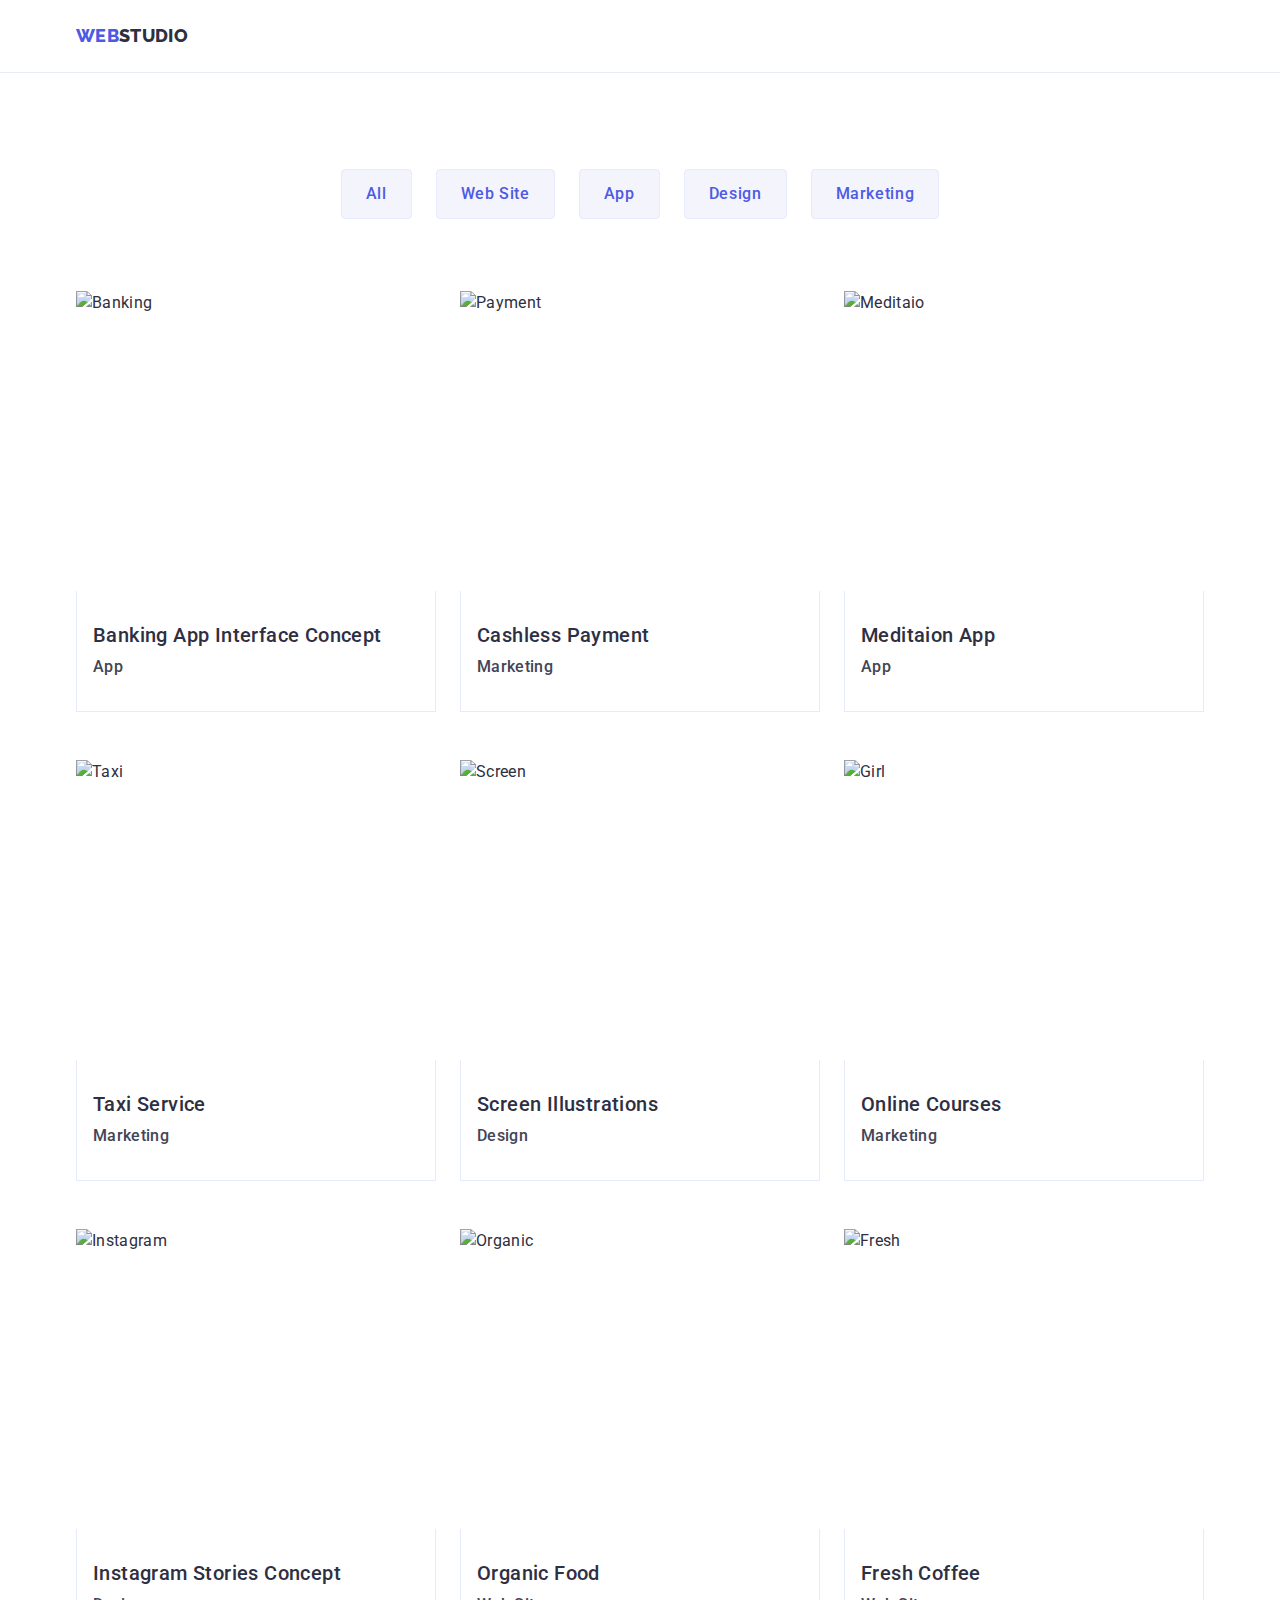
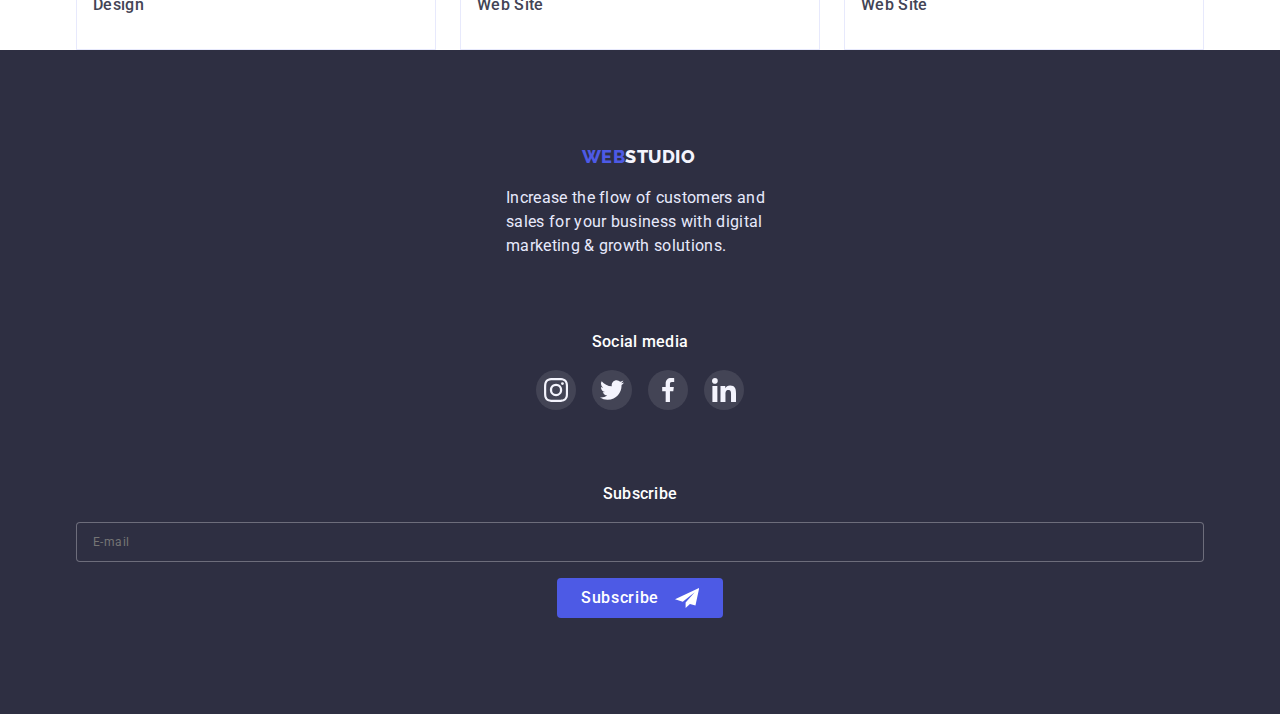
==== portfolio.html @ 6b015027 "commit" ====
<!DOCTYPE html>
<html lang="en">
	<head>
		<meta charset="UTF-8" />
		<meta http-equiv="X-UA-Compatible" content="IE=edge" />
		<meta name="viewport" content="width=device-width, initial-scale=1.0" />
		<title>Portfolio</title>
		<link rel="preconnect" href="https://fonts.googleapis.com" />
		<link rel="preconnect" href="https://fonts.gstatic.com" crossorigin />
		<link
			href="https://fonts.googleapis.com/css2?family=Raleway:wght@800&family=Roboto:wght@400;500;700;900&display=swap"
			rel="stylesheet"
		/>
		<link
			rel="stylesheet"
			href="https://cdnjs.cloudflare.com/ajax/libs/modern-normalize/1.0.0/modern-normalize.min.css"
		/>
		<link rel="stylesheet" href="./css/styles.css" />
	</head>

	<body>
		<!-- /* --------------HEADER-------------- */ -->
		<header class="header">
			<div class="container">
				<nav class="header-navigation">
					<a href="./index.html" class="heder-logo link"
						><span class="logo-one">WEB</span
						><span class="logo-two">STUDIO</span></a
					>
					<ul class="header-list list">
						<li class="heder-item">
							<a href="./index.html" class="header-link link">Studio</a>
						</li>
						<li class="heder-item">
							<a href="./portfolio.html" class="header-link current link"
								>Portfolio</a
							>
						</li>
						<li class="heder-item">
							<a href="/" class="header-link link">Contacts</a>
						</li>
					</ul>
				</nav>
				<ul class="header-contact list">
					<li class="contact-item">
						<a href="mailto:info@devstudio.com" class="header-mail link"
							>info@devstudio.com</a
						>
					</li>
					<li class="contact-item">
						<a href="tel:+110001111111" class="header-tel link"
							>+11 (000) 111-11-11</a
						>
					</li>
				</ul>
				<!-- --------------Burger menu--------------- -->
				<button
					class="menu-toggle js-open-menu"
					aria-expanded="false"
					aria-controls="mobile-menu"
				>
					<svg class="burger-icon-open" width="32" height="22">
						<use href="./images/symbol-defs.svg#icon-icon-menu"></use>
					</svg>
				</button>
			</div>
		</header>
		<main>
			<!-- /* --------------BENEFITS-------------- */ -->
			<section class="section benefits">
				<div class="container">
					<h1 class="visually-hidden">Section</h1>
					<ul class="btn-list list">
						<li class="btn-item">
							<button type="button" class="btn">All</button>
						</li>
						<li class="btn-item">
							<button type="button" class="btn">Web Site</button>
						</li>
						<li class="btn-item">
							<button type="button" class="btn">App</button>
						</li>
						<li class="btn-item">
							<button type="button" class="btn">Design</button>
						</li>
						<li class="btn-item">
							<button type="button" class="btn">Marketing</button>
						</li>
					</ul>
					<h2 class="visually-hidden">Section</h2>
					<ul class="benefits-list list">
						<li class="benefits-item">
							<a
								href="/"
								class="benefits-link link"
								target="_blank"
								rel="noopener noreferrer nofollow"
							>
								<div class="benefits-thumb">
									<img
										src="./images/img8.jpg"
										alt="Banking"
										width="360"
										height="300"
									/>
									<p class="benefits-overlay"
										>14 Stylish and User-Friendly App Design Concepts · Task
										Manager App · Calorie Tracker App · Exotic Fruit Ecommerce
										App · Cloud Storage App</p
									>
								</div>
								<div class="text">
									<h3 class="benefits-subtitle"
										>Banking App Interface Concept</h3
									>
									<p class="benefits-description">App</p>
								</div>
							</a>
						</li>
						<li class="benefits-item">
							<a
								href="/"
								class="benefits-link link"
								target="_blank"
								rel="noopener noreferrer nofollow"
							>
								<div class="benefits-thumb">
									<img
										src="./images/img9.jpg"
										alt="Payment"
										width="360"
										height="300"
									/>
									<p class="benefits-overlay"
										>14 Stylish and User-Friendly App Design Concepts · Task
										Manager App · Calorie Tracker App · Exotic Fruit Ecommerce
										App · Cloud Storage App</p
									>
								</div>
								<div class="text">
									<h3 class="benefits-subtitle">Cashless Payment</h3>
									<p class="benefits-description">Marketing</p>
								</div>
							</a>
						</li>
						<li class="benefits-item">
							<a
								href="/"
								class="benefits-link link"
								target="_blank"
								rel="noopener noreferrer nofollow"
							>
								<div class="benefits-thumb">
									<img
										src="./images/img10.jpg"
										alt="Meditaio"
										width="360"
										height="300"
									/>
									<p class="benefits-overlay"
										>14 Stylish and User-Friendly App Design Concepts · Task
										Manager App · Calorie Tracker App · Exotic Fruit Ecommerce
										App · Cloud Storage App</p
									>
								</div>
								<div class="text">
									<h3 class="benefits-subtitle">Meditaion App</h3>
									<p class="benefits-description">App</p>
								</div>
							</a>
						</li>
						<li class="benefits-item">
							<a
								href="/"
								class="benefits-link link"
								target="_blank"
								rel="noopener noreferrer nofollow"
							>
								<div class="benefits-thumb">
									<img
										src="./images/img11.jpg"
										alt="Taxi"
										width="360"
										height="300"
									/>
									<p class="benefits-overlay"
										>14 Stylish and User-Friendly App Design Concepts · Task
										Manager App · Calorie Tracker App · Exotic Fruit Ecommerce
										App · Cloud Storage App</p
									>
								</div>
								<div class="text">
									<h3 class="benefits-subtitle">Taxi Service</h3>
									<p class="benefits-description">Marketing</p>
								</div>
							</a>
						</li>
						<li class="benefits-item">
							<a
								href="/"
								class="benefits-link link"
								target="_blank"
								rel="noopener noreferrer nofollow"
							>
								<div class="benefits-thumb">
									<img
										src="./images/img12.jpg"
										alt="Screen"
										width="360"
										height="300"
									/>
									<p class="benefits-overlay"
										>14 Stylish and User-Friendly App Design Concepts · Task
										Manager App · Calorie Tracker App · Exotic Fruit Ecommerce
										App · Cloud Storage App</p
									>
								</div>
								<div class="text">
									<h3 class="benefits-subtitle">Screen Illustrations</h3>
									<p class="benefits-description">Design</p>
								</div>
							</a>
						</li>
						<li class="benefits-item">
							<a
								href="/"
								class="benefits-link link"
								target="_blank"
								rel="noopener noreferrer nofollow"
							>
								<div class="benefits-thumb">
									<img
										src="./images/img13.jpg"
										alt="Girl"
										width="360"
										height="300"
									/>
									<p class="benefits-overlay"
										>14 Stylish and User-Friendly App Design Concepts · Task
										Manager App · Calorie Tracker App · Exotic Fruit Ecommerce
										App · Cloud Storage App</p
									>
								</div>
								<div class="text">
									<h3 class="benefits-subtitle">Online Courses</h3>
									<p class="benefits-description">Marketing</p>
								</div>
							</a>
						</li>
						<li class="benefits-item">
							<a
								href="/"
								class="benefits-link link"
								target="_blank"
								rel="noopener noreferrer nofollow"
							>
								<div class="benefits-thumb">
									<img
										src="./images/img14.jpg"
										alt="Instagram"
										width="360"
										height="300"
									/>
									<p class="benefits-overlay"
										>14 Stylish and User-Friendly App Design Concepts · Task
										Manager App · Calorie Tracker App · Exotic Fruit Ecommerce
										App · Cloud Storage App</p
									>
								</div>
								<div class="text">
									<h3 class="benefits-subtitle">Instagram Stories Concept</h3>
									<p class="benefits-description">Design</p>
								</div>
							</a>
						</li>
						<li class="benefits-item">
							<a
								href="/"
								class="benefits-link link"
								target="_blank"
								rel="noopener noreferrer nofollow"
							>
								<div class="benefits-thumb">
									<img
										src="./images/img15.jpg"
										alt="Organic"
										width="360"
										height="300"
									/>
									<p class="benefits-overlay"
										>14 Stylish and User-Friendly App Design Concepts · Task
										Manager App · Calorie Tracker App · Exotic Fruit Ecommerce
										App · Cloud Storage App</p
									>
								</div>
								<div class="text">
									<h3 class="benefits-subtitle">Organic Food</h3>
									<p class="benefits-description">Web Site</p>
								</div>
							</a>
						</li>
						<li class="benefits-item">
							<a
								href="/"
								class="benefits-link link"
								target="_blank"
								rel="noopener noreferrer nofollow"
							>
								<div class="benefits-thumb">
									<img
										src="./images/img16.jpg"
										alt="Fresh"
										width="360"
										height="300"
									/>
									<p class="benefits-overlay"
										>14 Stylish and User-Friendly App Design Concepts · Task
										Manager App · Calorie Tracker App · Exotic Fruit Ecommerce
										App · Cloud Storage App</p
									>
								</div>
								<div class="text">
									<h3 class="benefits-subtitle">Fresh Coffee</h3>
									<p class="benefits-description">Web Site</p>
								</div>
							</a>
						</li>
					</ul>
				</div>
			</section>
		</main>
		<!-- /* --------------FOOTER-------------- */ -->
		<footer class="footer">
			<div class="container">
				<div class="footer-block">
					<a href="./index.html" class="footer-logo link"
						><span class="one">WEB</span><span class="two">STUDIO</span></a
					>
					<p class="footer-description">
						Increase the flow of customers and sales for your business with
						digital marketing & growth solutions.
					</p>
				</div>
				<div class="footer-sicial-block">
					<h2 class="footer-title">Social media</h2>
					<ul class="footer-social-list list">
						<li class="footer-sicial-item">
							<a
								href="/"
								class="footer-social-link link"
								target="_blank"
								rel="noopener noreferrer nofollow"
								><svg class="footer-social-icon" width="24" height="24">
									<use href="./images/symbol-defs.svg#icon-instagram"></use>
								</svg>
							</a>
						</li>
						<li class="footer-sicial-item">
							<a
								href="/"
								class="footer-social-link link"
								target="_blank"
								rel="noopener noreferrer nofollow"
								><svg class="footer-social-icon" width="24" height="24">
									<use href="./images/symbol-defs.svg#icon-twitter"></use>
								</svg>
							</a>
						</li>
						<li class="footer-sicial-item">
							<a
								href="/"
								class="footer-social-link link"
								target="_blank"
								rel="noopener noreferrer nofollow"
								><svg class="footer-social-icon" width="24" height="24">
									<use href="./images/symbol-defs.svg#icon-facebook"></use>
								</svg>
							</a>
						</li>
						<li class="footer-sicial-item">
							<a
								href="/"
								class="footer-social-link link"
								target="_blank"
								rel="noopener noreferrer nofollow"
								><svg class="footer-social-icon" width="24" height="24">
									<use href="./images/symbol-defs.svg#icon-linkedin"></use>
								</svg>
							</a>
						</li>
					</ul>
				</div>
				<div>
					<h2 class="footer-title">Subscribe</h2>
					<form class="footer-form">
						<input
							type="email"
							name="email"
							placeholder="E-mail"
							class="footer-input"
							aria-label="Email"
						/>
						<button type="submit" class="form-btn">
							<span>Subscribe</span>
							<svg class="footer-form-icon" width="24" height="24">
								<use href="./images/symbol-defs.svg#icon-icon-send"></use>
							</svg>
						</button>
					</form>
				</div>
			</div>
		</footer>

		<script src="./js/modal.js"></script>
		<script src="./js/mobile-menu.js"></script>
	</body>
</html>
---- css/styles.css ----
:root {
	--primary-text-bg-color: #2e2f42;
	--hero-title-text-color: #ffffff;
	--primary-bg-color: #ffffff;
	--description-tel-mail-color: #434455;
	--primary-border-color: #e7e9fc;
	--bg-btn-foot-color: #f4f4fd;
	--accent-color: #4d5ae5;
	--accent-color-2: #404bbf;
	--secondaty-font: "Raleway", sans-serif;
}

h1,
h2,
h3,
h4,
h5,
p {
	margin: 0;
}

ul {
	margin: 0;
	padding: 0;
}

img {
	display: block;
	max-width: 100%;
	height: auto;
}

body {
	background-color: var(--primary-bg-color);
	font-family: "Roboto", sans-serif;
	font-weight: 400;
	font-size: 16px;
	line-height: 1.5;
	letter-spacing: 0.02em;
	color: var(--primary-text-bg-color);
}

.visually-hidden {
	position: absolute;
	width: 1px;
	height: 1px;
	margin: -1px;
	border: 0;
	padding: 0;
	white-space: nowrap;
	clip-path: inset(100%);
	clip: rect(0 0 0 0);
	overflow: hidden;
}

.list {
	list-style: none;
}

.link {
	text-decoration: none;
}

.container {
	width: 100%;
	margin: 0 auto;
	padding: 0 15px;
}

@media screen and (min-width: 480px) {
	.container {
		width: 428px;
		margin: 0 auto;
		padding: 0 16px;
	}
}

@media screen and (min-width: 320px) and (max-width: 767px) {
	.team .container {
		width: 296px;
	}
}

@media screen and (min-width: 768px) {
	.container {
		width: 768px;
	}
}

@media screen and (min-width: 768px) and (max-width: 1199px) {
	.team .container,
	.company .container,
	.footer .container {
		width: 584px;
	}
}

@media screen and (min-width: 1200px) {
	.container {
		width: 1158px;
		padding: 0 15px;
	}
}
/* ---------HEADER----------- */

.header {
	border-bottom: 1px solid var(--primary-border-color);
}

.header .container {
	display: flex;
	justify-content: space-between;
}

.header-navigation {
	display: flex;
	align-items: center;
}

.heder-logo {
	padding: 24px 0;

	font-family: var(--secondaty-font);
	font-weight: 800;
	font-size: 18px;
	line-height: 1.33;
}

.logo-one {
	color: var(--accent-color);
}

.logo-two {
	color: var(--primary-text-bg-color);
}

.heder-logo:focus {
	color: var(--accent-color);
}

.header-list,
.header-contact {
	display: none;
}

.menu-toggle {
	display: flex;
	align-items: center;
	justify-content: center;

	margin: 0;
	padding: 0;
	background-color: transparent;
	cursor: pointer;
	border: none;
	outline: none;
}

.burger-icon-open {
	fill: #2e2f42;
}

.menu-container {
	padding: 40px;

	min-width: 428px;
	min-height: 796px;

	position: fixed;
	top: 0;
	left: 0;
	width: 100vw;
	height: 100vh;

	background-color: var(--primary-bg-color);
	box-shadow: 0px 2px 1px rgba(46, 47, 66, 0.08),
		0px 1px 1px rgba(46, 47, 66, 0.16), 0px 1px 6px rgba(46, 47, 66, 0.08);

	z-index: 999;

	overflow-y: scroll;

	transform: translateY(100%);
	transition: transform 650ms cubic-bezier(0.4, 0, 0.2, 1);
}

.menu-container.is-open {
	transform: translateY(0%);
}

.menu-container.menu-toggle-close {
	position: absolute;
	top: 16px;
	right: 16px;
}

.menu-toggle-close {
	display: flex;
	align-items: center;
	justify-content: center;

	margin-left: auto;
	margin-bottom: 16px;

	width: 24px;
	height: 24px;
	border-radius: 50%;

	background-color: #e7e9fc;
	border: 1px solid rgba(0, 0, 0, 0.1);
	color: rgb(0, 0, 0);

	cursor: pointer;

	transition: background-color 250ms cubic-bezier(0.4, 0, 0.2, 1),
		color 250ms cubic-bezier(0.4, 0, 0.2, 1);
}

.menu-toggle-close:is(:hover, :focus) {
	background-color: var(--accent-color-2);
	color: var(--hero-title-text-color);
}

.modal-icon {
	fill: currentColor;
}

.burger-list {
	margin-bottom: 284px;
}

.burger-item:not(:last-child) {
	margin-bottom: 40px;
}

.burger-link {
	padding: 20px 0;

	font-weight: 700;
	font-size: 36px;
	line-height: 1.11;

	color: var(--primary-text-bg-color);
}

.burger-contact {
	margin-bottom: 48px;
}

.burger-contact-item:not(:last-child) {
	margin-bottom: 40px;
}

.burger-tel {
	font-weight: 600;
	font-size: 36px;
	line-height: 1.11;

	color: var(--accent-color);
}

.burger-mail {
	font-weight: 500;
	font-size: 20px;
	line-height: 1.2;

	color: var(--description-tel-mail-color);
}

.burger-link.current {
	color: var(--accent-color);
}

/* -----------HERO-------------- */

.hero {
	padding: 112px 0;

	max-width: 1440px;
	height: 432px;
	background-image: radial-gradient(
			rgba(46, 47, 66, 0.7),
			rgba(46, 47, 66, 0.7)
		),
		url("../images/peopleoffice.jpg");
	background-repeat: no-repeat;
	background-position: center;
	background-size: cover;

	background-color: var(--primary-text-bg-color);
}

.hero .container {
	display: flex;
	flex-direction: column;
	align-items: center;
}

.hero-title {
	margin-bottom: 72px;
	max-width: 319px;
	text-align: center;

	font-size: 36px;
	line-height: 1.1;
	letter-spacing: 0.02em;
	color: var(--hero-title-text-color);
}

.hero-btn {
	background: var(--accent-color);
	box-shadow: 0px 4px 4px rgba(0, 0, 0, 0.15);
	border-radius: 4px;
	border: none;
	padding: 16px 32px;

	font-family: inherit;
	font-weight: 500;
	font-size: 16px;
	line-height: 1.5;
	letter-spacing: 0.04em;
	color: var(--hero-title-text-color);
	cursor: pointer;

	transition: background-color 250ms cubic-bezier(0.4, 0, 0.2, 1);
}

.hero-btn:is(:hover, :focus) {
	background-color: var(--accent-color-2);
}

/* --------------ABOUT-------------- */

.about {
	padding: 96px 0;
}

.about-icon {
	display: none;
}

.about-item {
	width: 100%;
}

.about-item:not(:last-child) {
	margin-bottom: 72px;
}

.about-title {
	margin-bottom: 8px;

	text-align: center;
	font-size: 36px;
	line-height: 1.1;
	font-weight: 700;
}

.about-description {
	font-weight: 700;

	color: var(--description-tel-mail-color);
}

/* --------------WORKING-------------- */

.section.working {
	display: none;
}

/* --------------TEAM-------------- */

.team {
	background-color: var(--bg-btn-foot-color);

	padding: 96px 0 128px;
}

.team-title {
	margin-bottom: 72px;

	font-size: 36px;
	line-height: 1.11;
	text-align: center;
	letter-spacing: 0.02em;
	font-weight: 700;
	color: var(--primary-text-bg-color);
}

.team-item {
	max-width: 264px;

	background: var(--primary-bg-color);
	box-shadow: 0px 1px 6px rgba(46, 47, 66, 0.08),
		0px 1px 1px rgba(46, 47, 66, 0.16), 0px 2px 1px rgba(46, 47, 66, 0.08);
	border-radius: 0px 0px 4px 4px;
}

.team-item:not(:last-child) {
	margin-bottom: 72px;
}

.team-content {
	text-align: center;
	padding: 32px 0;
}

.team-subtitle {
	margin-bottom: 8px;

	font-size: 20px;
	line-height: 0.83;
	letter-spacing: 0.02em;
}

.team-description {
	font-weight: 400;
	color: var(--description-tel-mail-color);

	margin-bottom: 8px;
}

.team-social-list {
	display: flex;
	justify-content: center;
	gap: 24px;
}

.team-sicial-item {
	width: 40px;
	height: 40px;
}

.team-social-link {
	display: flex;
	align-items: center;
	justify-content: center;

	width: 100%;
	height: 100%;
	border-radius: 50%;
	background-color: var(--accent-color);

	transition: background-color 250ms cubic-bezier(0.4, 0, 0.2, 1);
}

.team-social-link:is(:hover, :focus) {
	background-color: var(--accent-color-2);
}

/* -------------company------------- */

.company {
	padding: 96px 0;
}

.company-title {
	margin-bottom: 72px;

	font-weight: 700;
	font-size: 36px;
	line-height: 1.11;
	text-align: center;
	color: var(--primary-text-bg-color);
}

.company-list {
	display: flex;
	justify-content: space-between;
	flex-wrap: wrap;
}

.company-item {
	width: calc((100% - 16px) / 2);
	height: 88px;
}

.company-item:nth-child(-n + 4) {
	margin-bottom: 72px;
}

.company-link {
	display: flex;
	align-items: center;
	justify-content: center;

	border: 1px solid #8e8f99;
	border-radius: 4px;
	width: 100%;
	height: 100%;

	color: #8e8f99;

	transition: border-color 250ms cubic-bezier(0.4, 0, 0.2, 1),
		color 250ms cubic-bezier(0.4, 0, 0.2, 1);
}

.company-icon {
	fill: currentColor;
}

.company-link:is(:hover, :focus) {
	border-color: var(--accent-color-2);
	color: var(--accent-color-2);
}

/* ----------FOOTER---------- */

.footer {
	padding: 96px 0;

	background-color: var(--primary-text-bg-color);
}

.footer-block {
	max-width: 268px;

	margin: 0 auto 72px;
}

.footer-logo {
	display: block;
	max-width: 117px;

	margin: 0 auto 16px;
}

.footer-logo .one,
.footer-logo .two {
	font-family: var(--secondaty-font);
	font-weight: 800;
	font-size: 18px;
	line-height: 1.2;
	letter-spacing: 0.03em;
	text-transform: uppercase;
}

.footer-logo .one {
	color: var(--accent-color);
}

.footer-logo .two {
	color: var(--bg-btn-foot-color);
}

.footer-logo:focus {
	color: var(--accent-color-2);
}

.footer-description {
	color: var(--primary-border-color);
}

.footer-sicial-block {
	margin-bottom: 72px;
}

.footer-title {
	margin-bottom: 16px;

	text-align: center;

	font-weight: 500;
	font-size: 16px;
	line-height: 1.5;
	color: var(--hero-title-text-color);
}

.footer-social-list {
	display: flex;
	max-width: 208px;

	margin: 0 auto;
	gap: 16px;
}

.footer-sicial-item {
	width: 40px;
	height: 40px;
}

.footer-social-link {
	display: flex;
	align-items: center;
	justify-content: center;
	width: 100%;
	height: 100%;
	border-radius: 50%;
	outline: none;

	background-color: rgba(255, 255, 255, 0.1);

	transition: background-color 250ms cubic-bezier(0.4, 0, 0.2, 1);
}

.footer-social-link:is(:hover, :focus) {
	background-color: rgb(49, 208, 170);
}

.footer-input {
	width: 100%;
	height: 40px;

	margin-bottom: 16px;
	padding-left: 16px;
	background-color: var(--primary-text-bg-color);

	border-radius: 4px;
	border: 1px solid rgba(255, 255, 255, 0.3);

	font-family: "Roboto", sans-serif;
	font-size: 12px;
	line-height: 2;
	letter-spacing: 0.04em;

	color: rgba(255, 255, 255, 0.6);
	outline: none;

	transition: border-color 250ms cubic-bezier(0.4, 0, 0.2, 1);
}

.footer-input:is(:hover, :focus) {
	border-color: var(--accent-color);
}

.footer-input:is(:hover, :focus)::placeholder {
	color: var(--hero-title-text-color);
}

.form-btn {
	display: flex;
	align-items: center;
	gap: 16px;

	margin: 0 auto;

	padding: 8px 24px;
	border-radius: 4px;
	border: none;
	cursor: pointer;

	font-weight: 500;
	font-size: 16px;
	line-height: 1.5;
	letter-spacing: 0.04em;

	color: var(--hero-title-text-color);
	background-color: var(--accent-color);

	transition: background-color 250ms cubic-bezier(0.4, 0, 0.2, 1);
}

.form-btn:is(:hover, :focus) {
	background-color: var(--accent-color-2);
}

.footer-form-icon {
	fill: currentColor;
}

/* --------------Modal--------------- */

.backdrop {
	position: fixed;
	top: 0;
	left: 0;
	width: 100%;
	height: 100%;
	background-color: rgba(46, 47, 66, 0.4);

	overflow-y: scroll;

	transition: opacity 250ms cubic-bezier(0.4, 0, 0.2, 1);
}

.backdrop.is-hidden {
	opacity: 0;
	pointer-events: none;
}

.modal {
	padding: 72px 24px 24px;

	width: 408px;
	height: 584px;

	border-radius: 4px;
	background-color: #fcfcfc;
	box-shadow: 0px 1px 1px rgba(0, 0, 0, 0.14), 0px 1px 3px rgba(0, 0, 0, 0.12),
		0px 2px 1px rgba(0, 0, 0, 0.2);

	position: absolute;
	top: 50%;
	left: 50%;
	transform: translate(-50%, -50%);
}

.btn-icon {
	display: flex;
	align-items: center;
	justify-content: center;

	position: absolute;
	top: 24px;
	right: 24px;

	width: 24px;
	height: 24px;
	border-radius: 50%;

	background-color: #e7e9fc;
	border: 1px solid rgba(0, 0, 0, 0.1);
	color: rgb(0, 0, 0);

	cursor: pointer;

	transition: background-color 250ms cubic-bezier(0.4, 0, 0.2, 1),
		color 250ms cubic-bezier(0.4, 0, 0.2, 1);
}

.btn-icon:is(:hover, :focus) {
	background-color: var(--accent-color-2);
	color: var(--hero-title-text-color);
}

.modal-icon {
	fill: currentColor;
}

/* --------------Form--------------- */

.form-title {
	font-weight: 500;

	text-align: center;
	margin-bottom: 16px;
}

.modal-form {
	display: flex;
	flex-direction: column;
}

.form-group {
	margin-bottom: 8px;

	position: relative;
}

.form-label {
	display: block;

	margin-bottom: 4px;

	font-size: 12px;
	line-height: 1.33;
	letter-spacing: 0.04em;

	color: #8e8f99;
}

.form-input {
	width: 100%;
	height: 40px;

	font-size: 14px;
	color: var(--primary-text-bg-color);

	padding: 8px 38px;

	border: 1px solid rgba(33, 33, 33, 0.2);
	border-radius: 4px;

	outline: none;

	transition: border-color 250ms cubic-bezier(0.4, 0, 0.2, 1);
}

.form-input:is(:hover, :focus) {
	border-color: var(--accent-color);
}

.form-icon {
	position: absolute;
	left: 19px;
	top: 70%;
	transform: translateY(-70%);

	transition: fill 250ms cubic-bezier(0.4, 0, 0.2, 1);

	fill: var(--primary-text-bg-color);
}

.form-input:is(:hover, :focus) + .form-icon {
	fill: var(--accent-color);
}

.form-group-textarea {
	margin-bottom: 16px;
}

.textarea {
	display: block;
	height: 120px;

	padding: 8px 16px;

	resize: none;
}

.textarea::placeholder {
	font-size: 12px;
	line-height: 1.33;
	letter-spacing: 0.04em;

	color: rgba(117, 117, 117, 0.5);
}

.form-group-checkbox {
	margin-bottom: 24px;
}

.form-label-checkbox {
	display: flex;
	align-items: baseline;

	font-size: 12px;
	line-height: 1.33;
	letter-spacing: 0.04em;

	color: #757575;
}

.form-label-checkbox span {
	display: flex;
	align-items: center;
	justify-content: center;

	margin-right: 8px;
	width: 16px;
	height: 16px;

	border: 1.25px solid var(--primary-text-bg-color);
	border-radius: 2px;

	color: #fcfcfc;

	transition: background-color 250ms cubic-bezier(0.4, 0, 0.2, 1),
		border-color 250ms cubic-bezier(0.4, 0, 0.2, 1);
}

.checked-icon {
	fill: currentColor;
}

.form-checkbox:checked + .form-label-checkbox span {
	background-color: var(--accent-color-2);
	border-color: var(--accent-color-2);
}

.policy-link {
	color: var(--accent-color);

	transition: color 250ms cubic-bezier(0.4, 0, 0.2, 1);
}

.policy-link:is(:hover, :focus) {
	color: var(--accent-color-2);
}

.modal-form-btn {
	display: block;
	margin: 0 auto;

	width: 169px;
	padding: 16px 32px;

	color: var(--hero-title-text-color);
	background-color: var(--accent-color);
	box-shadow: 0px 4px 4px rgba(0, 0, 0, 0.15);
	border-radius: 4px;
	border: none;

	cursor: pointer;

	transition: background-color 250ms cubic-bezier(0.4, 0, 0.2, 1);
}

.modal-form-btn:is(:hover, :focus) {
	background-color: var(--accent-color-2);
}

/* --------------Page 2------------ */

/* --------------BENEFITS-------------- */

.benefits {
	padding-top: 96px;
}

/* ----------Меню кнопок------- */

.btn-list {
	display: flex;
	justify-content: center;
	gap: 24px;

	margin-bottom: 72px;
}

/* .btn-list .btn-item + .btn-item {
  margin-left: 24px;
} */

.btn {
	padding: 12px 24px;

	background-color: var(--bg-btn-foot-color);
	border-radius: 4px;
	border: 1px solid var(--primary-border-color);

	font-family: inherit;
	font-weight: 500;
	font-size: 16px;
	line-height: 1.5;
	letter-spacing: 0.04em;
	color: var(--accent-color);

	cursor: pointer;

	transition: background-color 250ms cubic-bezier(0.4, 0, 0.2, 1),
		color 250ms cubic-bezier(0.4, 0, 0.2, 1),
		border-color 250ms cubic-bezier(0.4, 0, 0.2, 1),
		box-shadow 250ms cubic-bezier(0.4, 0, 0.2, 1);
}

.btn:is(:hover, :focus) {
	background-color: var(--accent-color-2);
	border-color: var(--accent-color-2);
	box-shadow: 0px 3px 1px rgba(0, 0, 0, 0.1), 0px 2px 1px rgba(0, 0, 0, 0.08),
		0px 2px 2px rgba(0, 0, 0, 0.12);
	color: var(--hero-title-text-color);
}

/* ----------Картки послуг------- */

.benefits-list {
	display: flex;
	flex-wrap: wrap;
	gap: 48px;
	column-gap: 24px;
}

.benefits-item {
	width: calc((100%-48px) / 3);
	max-width: 360px;
}

.benefits-item:nth-last-child(-n + 3) {
	margin-bottom: 0px;
}

.benefits-link {
	display: block;

	color: inherit;

	transition: box-shadow 250ms cubic-bezier(0.4, 0, 0.2, 1);
}

.benefits-link:hover {
	box-shadow: 0px 1px 6px rgba(46, 47, 66, 0.08),
		0px 1px 1px rgba(46, 47, 66, 0.16), 0px 2px 1px rgba(46, 47, 66, 0.08);
}

.benefits-thumb {
	overflow: hidden;
	position: relative;
}

.benefits-overlay {
	padding: 40px 32px 164px;

	color: var(--bg-btn-foot-color);
	background-color: var(--accent-color);

	position: absolute;
	top: 0;
	left: 0;
	width: 100%;
	height: 100%;

	transform: translateY(100%);

	transition: transform 250ms cubic-bezier(0.4, 0, 0.2, 1),
		opacity 250ms cubic-bezier(0.4, 0, 0.2, 1);
}

.benefits-link:hover .benefits-overlay {
	transform: translateY(0);
	opacity: 0.9;
}

/* .benefits-item:nth-child(3n) {
  margin-right: 0;
} */

.benefits-item .text {
	padding: 32px 16px;
	border: 1px solid var(--primary-border-color);
	border-top: none;
}

.benefits-item .text:hover {
	border: 0.5px solid var(--primary-border-color);
	border-top: none;
}

.benefits-subtitle {
	margin-bottom: 8px;

	font-weight: 500;
	font-size: 20px;
	line-height: 1.2;
	letter-spacing: 0.02em;
}

.benefits-description {
	font-weight: 500;
	color: var(--description-tel-mail-color);
}
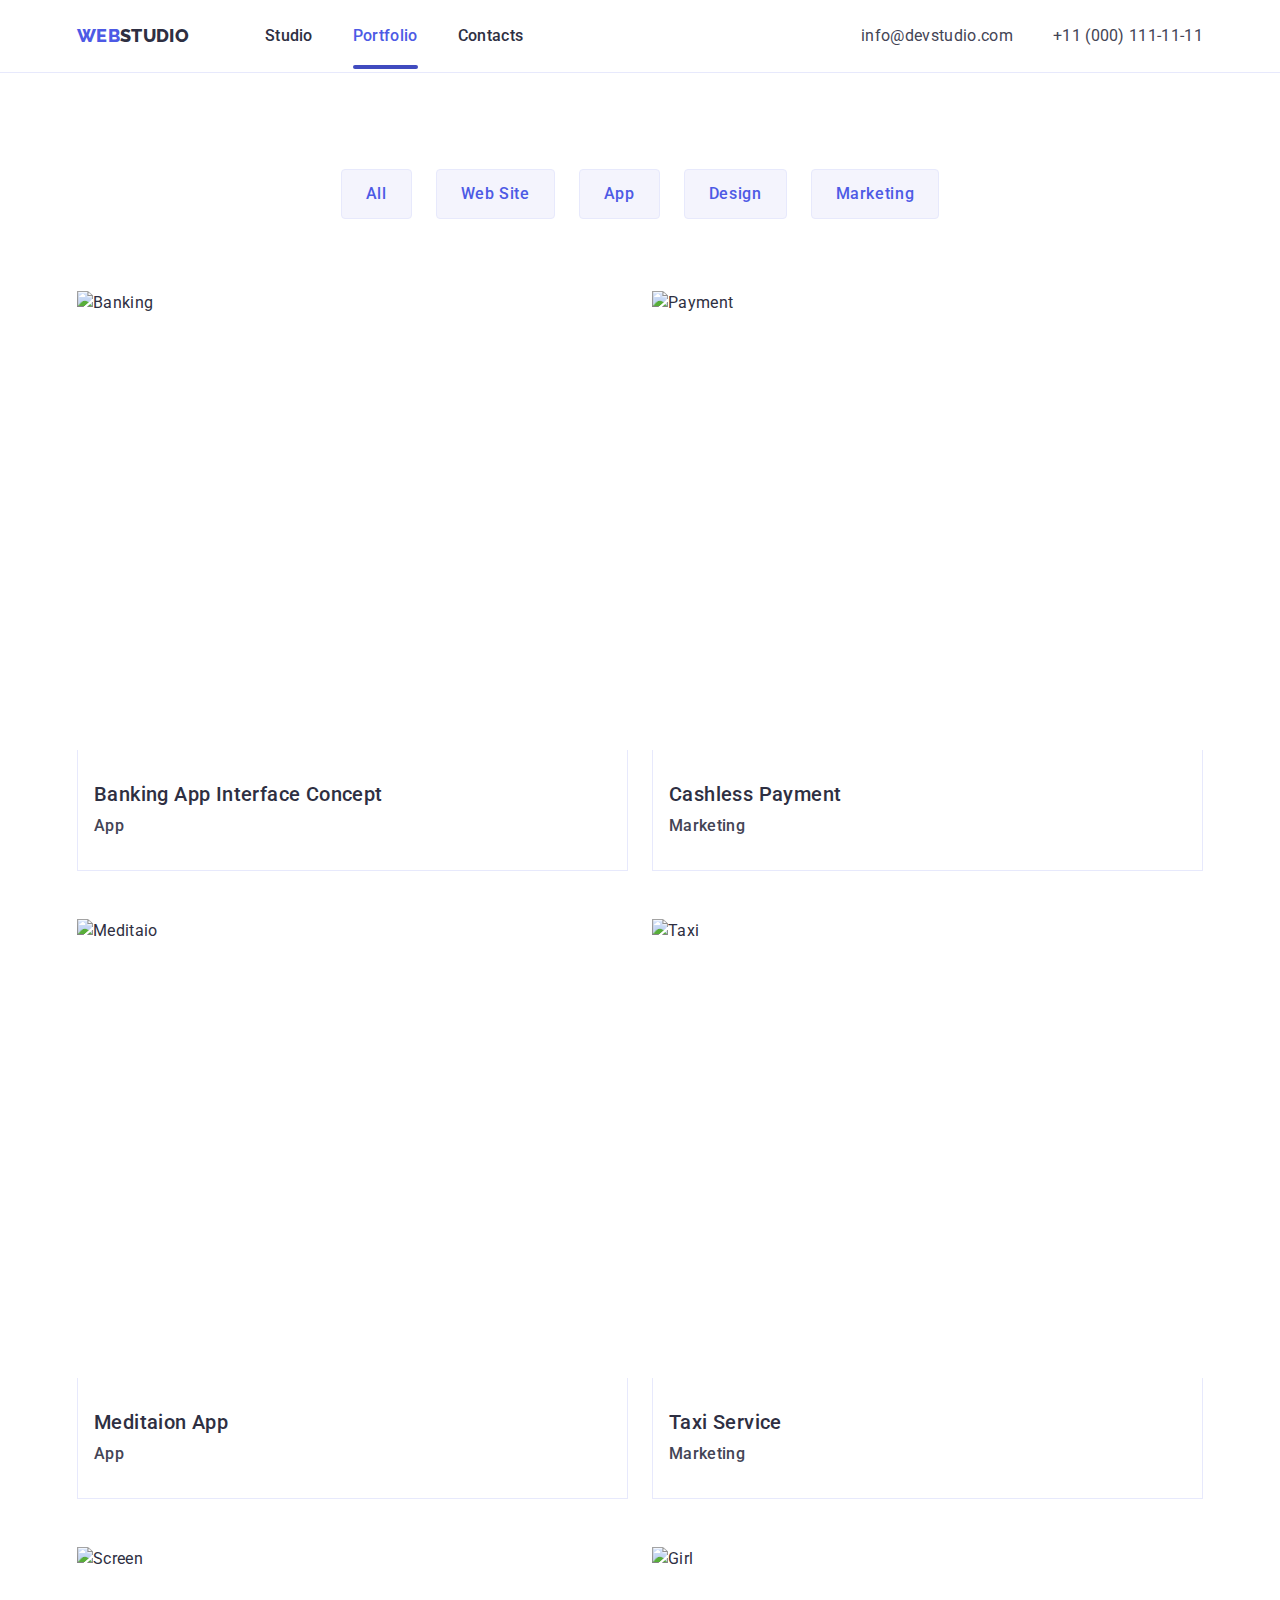
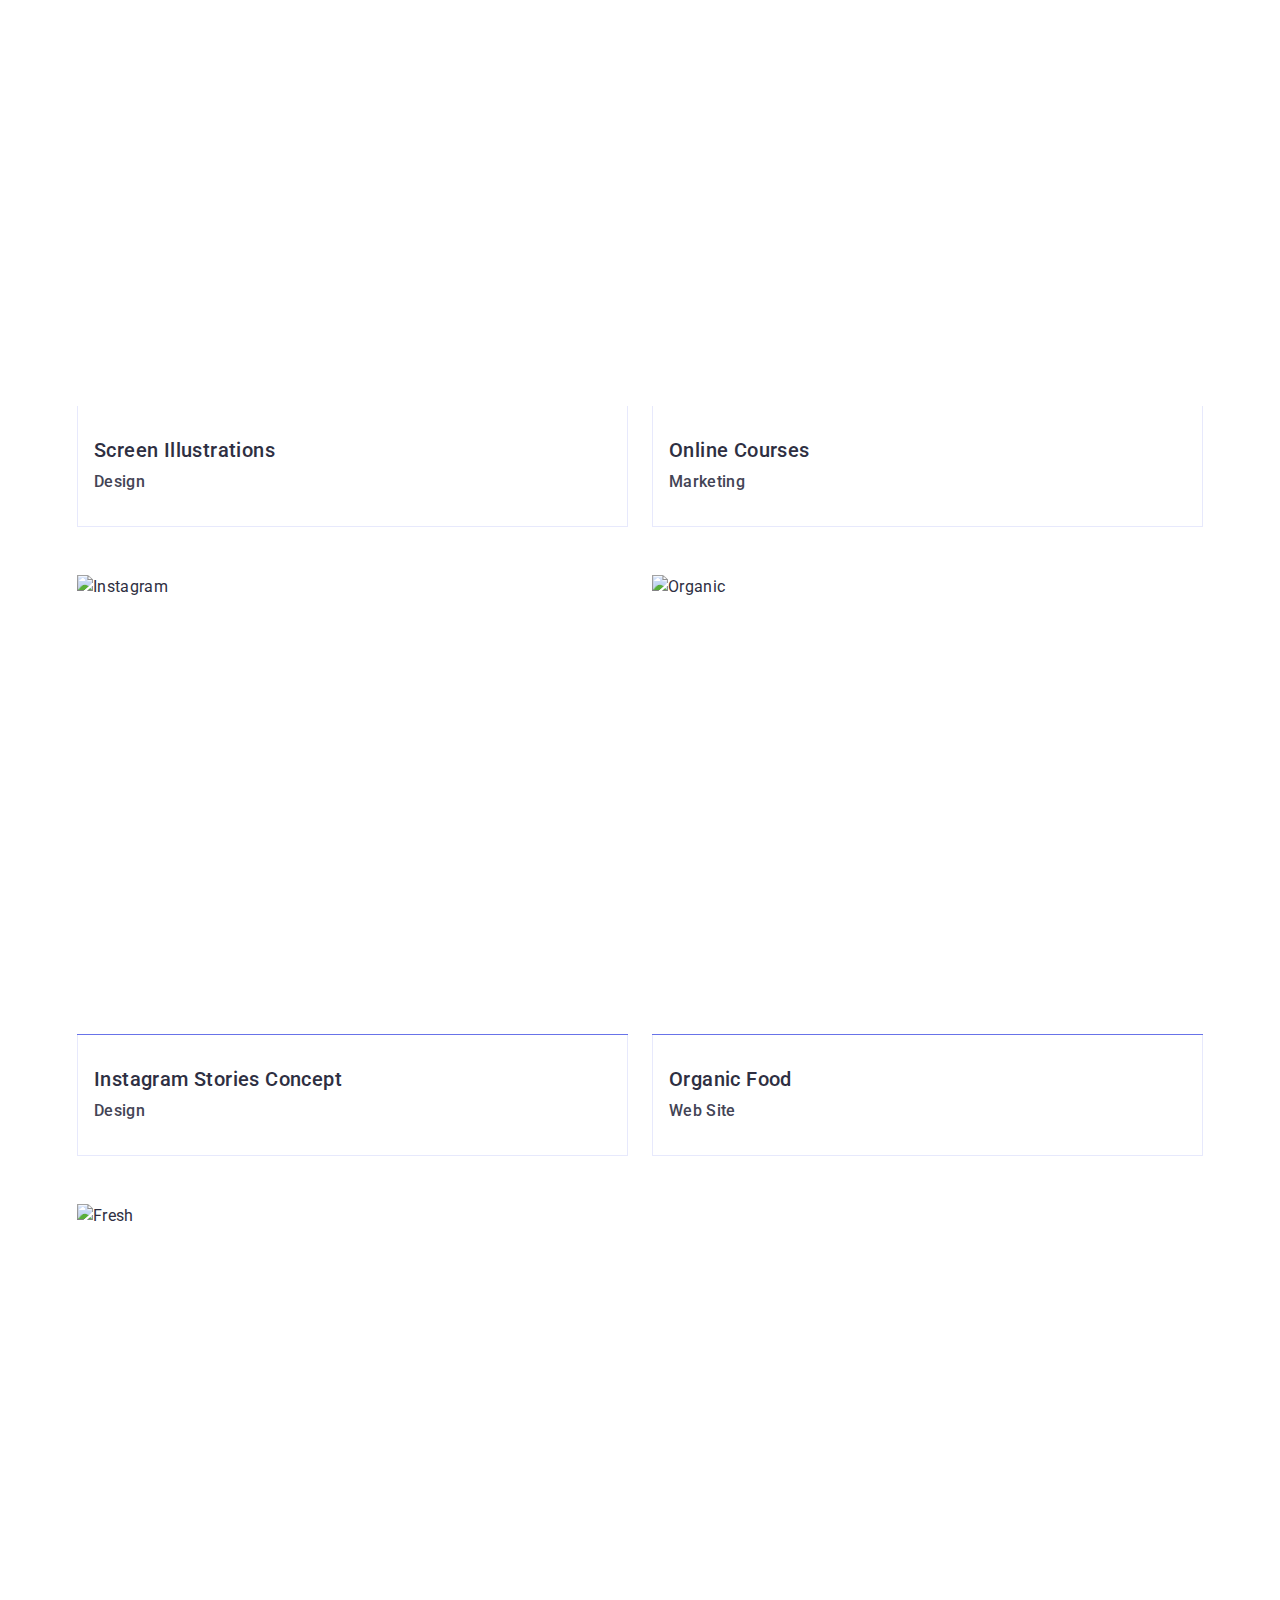
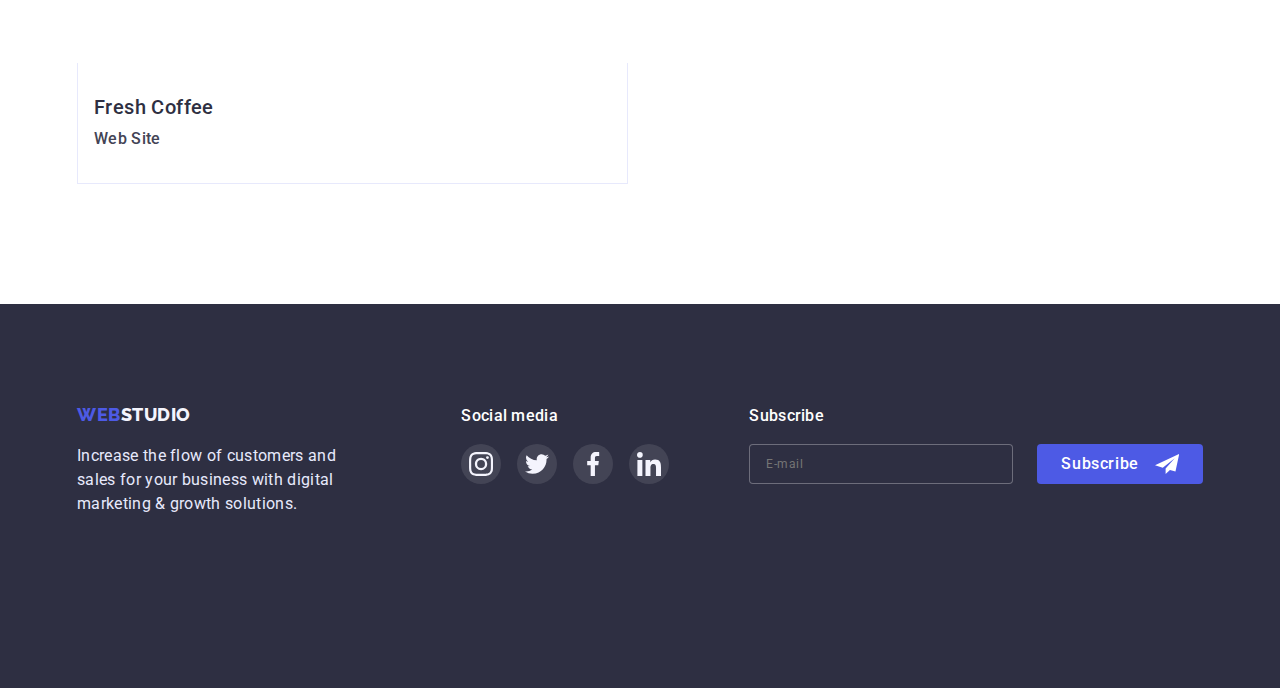
==== commit 9e501115: "commit" ====
--- a/portfolio.html
+++ b/portfolio.html
@@ -16,6 +16,9 @@
 			href="https://cdnjs.cloudflare.com/ajax/libs/modern-normalize/1.0.0/modern-normalize.min.css"
 		/>
 		<link rel="stylesheet" href="./css/styles.css" />
+		<link rel="stylesheet" href="./css/mobile.css" />
+		<link rel="stylesheet" href="./css/tablet.css" />
+		<link rel="stylesheet" href="./css/destop.css" />
 	</head>
 
 	<body>
@@ -410,6 +413,85 @@
 				</div>
 			</div>
 		</footer>
+		<!-- --------------Burger menu--------------- -->
+		<div class="menu-container js-menu-container" id="mobile-menu">
+			<button class="menu-toggle-close js-close-menu">
+				<svg class="modal-icon" width="8" height="8">
+					<use href="./images/symbol-defs.svg#icon-close"></use>
+				</svg>
+			</button>
+			<nav class="burger-navigation">
+				<ul class="burger-list list">
+					<li class="burger-item">
+						<a href="./index.html" class="burger-link link">Studio</a>
+					</li>
+					<li class="burger-item">
+						<a href="./portfolio.html" class="burger-link link">Portfolio</a>
+					</li>
+					<li class="burger-item">
+						<a href="/" class="burger-link current link">Contacts</a>
+					</li>
+				</ul>
+			</nav>
+			<ul class="burger-contact list">
+				<li class="burger-contact-item">
+					<a href="tel:+110001111111" class="burger-tel link"
+						>+11 (000) 111-11-11</a
+					>
+				</li>
+				<li class="burger-contact-item">
+					<a href="mailto:info@devstudio.com" class="burger-mail link"
+						>info@devstudio.com</a
+					>
+				</li>
+			</ul>
+			<ul class="team-social-list list">
+				<li class="team-sicial-item">
+					<a
+						href="/"
+						class="team-social-link link"
+						target="_blank"
+						rel="noopener noreferrer nofollow"
+						><svg class="team-social-icon" width="24" height="24">
+							<use href="./images/symbol-defs.svg#icon-instagram"></use>
+						</svg>
+					</a>
+				</li>
+				<li class="team-sicial-item">
+					<a
+						href="/"
+						class="team-social-link link"
+						target="_blank"
+						rel="noopener noreferrer nofollow"
+						><svg class="team-social-icon" width="24" height="24">
+							<use href="./images/symbol-defs.svg#icon-twitter"></use>
+						</svg>
+					</a>
+				</li>
+				<li class="team-sicial-item">
+					<a
+						href="/"
+						class="team-social-link link"
+						target="_blank"
+						rel="noopener noreferrer nofollow"
+						><svg class="team-social-icon" width="24" height="24">
+							<use href="./images/symbol-defs.svg#icon-facebook"></use>
+						</svg>
+					</a>
+				</li>
+				<li class="team-sicial-item">
+					<a
+						href="/"
+						class="team-social-link link"
+						target="_blank"
+						rel="noopener noreferrer nofollow"
+						><svg class="team-social-icon" width="24" height="24">
+							<use href="./images/symbol-defs.svg#icon-linkedin"></use>
+						</svg>
+					</a>
+				</li>
+			</ul>
+		</div>
 
 		<script src="./js/modal.js"></script>
 		<script src="./js/mobile-menu.js"></script>
--- a/css/styles.css
+++ b/css/styles.css
@@ -69,21 +69,20 @@
 
 @media screen and (min-width: 480px) {
 	.container {
-		width: 428px;
-		margin: 0 auto;
+		max-width: 428px;
 		padding: 0 16px;
 	}
 }
 
 @media screen and (min-width: 320px) and (max-width: 767px) {
 	.team .container {
-		width: 296px;
+		max-width: 296px;
 	}
 }
 
 @media screen and (min-width: 768px) {
 	.container {
-		width: 768px;
+		max-width: 768px;
 	}
 }
 
@@ -91,16 +90,16 @@
 	.team .container,
 	.company .container,
 	.footer .container {
-		width: 584px;
+		max-width: 584px;
 	}
 }
 
 @media screen and (min-width: 1200px) {
 	.container {
-		width: 1158px;
-		padding: 0 15px;
+		max-width: 1158px;
 	}
 }
+
 /* ---------HEADER----------- */
 
 .header {
@@ -895,25 +894,23 @@
 /* --------------BENEFITS-------------- */
 
 .benefits {
-	padding-top: 96px;
+	padding: 48px 0;
 }
 
 /* ----------Меню кнопок------- */
 
 .btn-list {
-	display: flex;
-	justify-content: center;
+	min-width: 270px;
+
+	display: flex;
+	flex-wrap: wrap;
 	gap: 24px;
 
-	margin-bottom: 72px;
-}
-
-/* .btn-list .btn-item + .btn-item {
-  margin-left: 24px;
-} */
+	margin-bottom: 48px;
+}
 
 .btn {
-	padding: 12px 24px;
+	padding: 8px 16px;
 
 	background-color: var(--bg-btn-foot-color);
 	border-radius: 4px;
@@ -948,16 +945,10 @@
 	display: flex;
 	flex-wrap: wrap;
 	gap: 48px;
-	column-gap: 24px;
 }
 
 .benefits-item {
-	width: calc((100%-48px) / 3);
-	max-width: 360px;
-}
-
-.benefits-item:nth-last-child(-n + 3) {
-	margin-bottom: 0px;
+	width: 100%;
 }
 
 .benefits-link {
@@ -976,6 +967,10 @@
 .benefits-thumb {
 	overflow: hidden;
 	position: relative;
+}
+
+.benefits-thumb img {
+	width: 100%;
 }
 
 .benefits-overlay {
@@ -1001,10 +996,6 @@
 	opacity: 0.9;
 }
 
-/* .benefits-item:nth-child(3n) {
-  margin-right: 0;
-} */
-
 .benefits-item .text {
 	padding: 32px 16px;
 	border: 1px solid var(--primary-border-color);
--- a/css/mobile.css
+++ b/css/mobile.css
@@ -0,0 +1,255 @@
+@media screen and (min-width: 480px) {
+
+	/* --------------ABOUT-------------- */
+
+	/* --------------WORKING-------------- */
+
+	/* --------------TEAM-------------- */
+
+	/* -------------company------------- */
+
+	/* ----------FOOTER---------- */
+
+	/* --------------Modal--------------- */
+
+	.backdrop {
+		position: fixed;
+		top: 0;
+		left: 0;
+		width: 100%;
+		height: 100%;
+		background-color: rgba(46, 47, 66, 0.4);
+
+		overflow-y: scroll;
+
+		transition: opacity 250ms cubic-bezier(0.4, 0, 0.2, 1);
+	}
+
+	.backdrop.is-hidden {
+		opacity: 0;
+		pointer-events: none;
+	}
+
+	.modal {
+		padding: 72px 24px 24px;
+
+		width: 408px;
+		height: 584px;
+
+		border-radius: 4px;
+		background-color: #fcfcfc;
+		box-shadow: 0px 1px 1px rgba(0, 0, 0, 0.14), 0px 1px 3px rgba(0, 0, 0, 0.12),
+			0px 2px 1px rgba(0, 0, 0, 0.2);
+
+		position: absolute;
+		top: 50%;
+		left: 50%;
+		transform: translate(-50%, -50%);
+	}
+
+	.btn-icon {
+		display: flex;
+		align-items: center;
+		justify-content: center;
+
+		position: absolute;
+		top: 24px;
+		right: 24px;
+
+		width: 24px;
+		height: 24px;
+		border-radius: 50%;
+
+		background-color: #e7e9fc;
+		border: 1px solid rgba(0, 0, 0, 0.1);
+		color: rgb(0, 0, 0);
+
+		cursor: pointer;
+
+		transition: background-color 250ms cubic-bezier(0.4, 0, 0.2, 1),
+			color 250ms cubic-bezier(0.4, 0, 0.2, 1);
+	}
+
+	.btn-icon:is(:hover, :focus) {
+		background-color: var(--accent-color-2);
+		color: var(--hero-title-text-color);
+	}
+
+	.modal-icon {
+		fill: currentColor;
+	}
+
+	/* --------------Form--------------- */
+
+	.form-title {
+		font-weight: 500;
+
+		text-align: center;
+		margin-bottom: 16px;
+	}
+
+	.modal-form {
+		display: flex;
+		flex-direction: column;
+	}
+
+	.form-group {
+		margin-bottom: 8px;
+
+		position: relative;
+	}
+
+	.form-label {
+		display: block;
+
+		margin-bottom: 4px;
+
+		font-size: 12px;
+		line-height: 1.33;
+		letter-spacing: 0.04em;
+
+		color: #8e8f99;
+	}
+
+	.form-input {
+		width: 100%;
+		height: 40px;
+
+		font-size: 14px;
+		color: var(--primary-text-bg-color);
+
+		padding: 8px 38px;
+
+		border: 1px solid rgba(33, 33, 33, 0.2);
+		border-radius: 4px;
+
+		outline: none;
+
+		transition: border-color 250ms cubic-bezier(0.4, 0, 0.2, 1);
+	}
+
+	.form-input:is(:hover, :focus) {
+		border-color: var(--accent-color);
+	}
+
+	.form-icon {
+		position: absolute;
+		left: 19px;
+		top: 70%;
+		transform: translateY(-70%);
+
+		transition: fill 250ms cubic-bezier(0.4, 0, 0.2, 1);
+
+		fill: var(--primary-text-bg-color);
+	}
+
+	.form-input:is(:hover, :focus) + .form-icon {
+		fill: var(--accent-color);
+	}
+
+	.form-group-textarea {
+		margin-bottom: 16px;
+	}
+
+	.textarea {
+		display: block;
+		height: 120px;
+
+		padding: 8px 16px;
+
+		resize: none;
+	}
+
+	.textarea::placeholder {
+		font-size: 12px;
+		line-height: 1.33;
+		letter-spacing: 0.04em;
+
+		color: rgba(117, 117, 117, 0.5);
+	}
+
+	.form-group-checkbox {
+		margin-bottom: 24px;
+	}
+
+	.form-label-checkbox {
+		display: flex;
+		align-items: baseline;
+
+		font-size: 12px;
+		line-height: 1.33;
+		letter-spacing: 0.04em;
+
+		color: #757575;
+	}
+
+	.form-label-checkbox span {
+		display: flex;
+		align-items: center;
+		justify-content: center;
+
+		margin-right: 8px;
+		width: 16px;
+		height: 16px;
+
+		border: 1.25px solid var(--primary-text-bg-color);
+		border-radius: 2px;
+
+		color: #fcfcfc;
+
+		transition: background-color 250ms cubic-bezier(0.4, 0, 0.2, 1),
+			border-color 250ms cubic-bezier(0.4, 0, 0.2, 1);
+	}
+
+	.checked-icon {
+		fill: currentColor;
+	}
+
+	.form-checkbox:checked + .form-label-checkbox span {
+		background-color: var(--accent-color-2);
+		border-color: var(--accent-color-2);
+	}
+
+	.policy-link {
+		color: var(--accent-color);
+
+		transition: color 250ms cubic-bezier(0.4, 0, 0.2, 1);
+	}
+
+	.policy-link:is(:hover, :focus) {
+		color: var(--accent-color-2);
+	}
+
+	.modal-form-btn {
+		display: block;
+		margin: 0 auto;
+
+		width: 169px;
+		padding: 16px 32px;
+
+		color: var(--hero-title-text-color);
+		background-color: var(--accent-color);
+		box-shadow: 0px 4px 4px rgba(0, 0, 0, 0.15);
+		border-radius: 4px;
+		border: none;
+
+		cursor: pointer;
+
+		transition: background-color 250ms cubic-bezier(0.4, 0, 0.2, 1);
+	}
+
+	.modal-form-btn:is(:hover, :focus) {
+		background-color: var(--accent-color-2);
+	}
+
+	/* --------------Page 2------------ */
+
+	/* --------------BENEFITS-------------- */
+
+
+	/* ----------Меню кнопок------- */
+
+
+	/* ----------Картки послуг------- */
+
+}--- a/css/tablet.css
+++ b/css/tablet.css
@@ -0,0 +1,442 @@
+@media screen and (min-width: 768px) {
+	/* ---------HEADER----------- */
+	.menu-container,
+	.menu-toggle {
+		display: none;
+	}
+
+	.header .container {
+		display: flex;
+		align-items: center;
+	}
+
+	.header-list {
+		display: flex;
+		margin-left: 76px;
+		gap: 40px;
+	}
+
+	.header-link {
+		padding: 24px 0;
+		font-weight: 500;
+		color: var(--primary-text-bg-color);
+
+		position: relative;
+
+		transition: color 250ms cubic-bezier(0.4, 0, 0.2, 1);
+	}
+
+	.current::after {
+		content: "";
+		display: block;
+		min-width: 100%;
+		height: 4px;
+
+		position: absolute;
+		bottom: 0;
+		left: 0;
+
+		background-color: var(--accent-color-2);
+		border-radius: 2px;
+	}
+
+	.header-contact {
+		display: block;
+
+		margin-top: 24px;
+		margin-bottom: 10px;
+	}
+
+	.header-tel,
+	.header-mail {
+		font-weight: 400;
+		color: var(--description-tel-mail-color);
+
+		transition: color 250ms cubic-bezier(0.4, 0, 0.2, 1);
+	}
+
+	.header-contact .link:is(:hover, :focus),
+	.header-link:is(:hover, :focus) {
+		color: var(--accent-color);
+	}
+
+	.header-link.current {
+		color: var(--accent-color);
+	}
+
+	/* -----------HERO-------------- */
+
+	.hero {
+		padding: 112px 0 108px;
+
+		height: 436px;
+	}
+
+	.hero-title {
+		margin-bottom: 40px;
+		max-width: 496px;
+
+		font-size: 56px;
+	}
+
+	/* --------------ABOUT-------------- */
+
+	.about-list {
+		display: flex;
+		flex-wrap: wrap;
+		gap: 24px;
+	}
+
+	.about-item {
+		max-width: 356px;
+	}
+
+	.about-item:not(:last-child) {
+		margin-bottom: 0;
+	}
+
+	.about-item:nth-child(n + 3) {
+		margin-bottom: 0;
+	}
+
+	.about-title {
+		text-align: start;
+	}
+
+	/* --------------WORKING-------------- */
+
+	/* --------------TEAM-------------- */
+
+	.team {
+		padding: 96px 0 104px;
+	}
+
+	.team-list {
+		display: flex;
+		flex-wrap: wrap;
+		column-gap: 24px;
+	}
+
+	.team-item {
+		width: calc((100% - 24px) / 2);
+	}
+
+	.team-item:not(:last-child) {
+		margin-bottom: 0;
+	}
+
+	.team-item:nth-child(-n + 2) {
+		margin-bottom: 64px;
+	}
+
+	/* -------------company------------- */
+
+	.company-item {
+		width: calc((100% - 48px) / 3);
+	}
+
+	.company-item:nth-child(n + 4) {
+		margin-bottom: 0;
+	}
+
+	/* ----------FOOTER---------- */
+
+	.footer .container {
+		display: flex;
+		flex-wrap: wrap;
+	}
+
+	.footer-block {
+		margin: 0 24px 72px 0;
+	}
+
+	.footer-logo {
+		margin: 0 auto 16px 0;
+	}
+
+	.footer-sicial-block {
+		margin-right: 0;
+	}
+
+	.footer-title {
+		text-align: start;
+	}
+
+	.footer-form-block {
+		display: block;
+	}
+
+	.footer-form {
+		display: flex;
+		gap: 24px;
+	}
+
+	.footer-input {
+		width: 264px;
+
+		margin-bottom: 0;
+	}
+
+	/* --------------Modal--------------- */
+
+	.backdrop {
+		position: fixed;
+		top: 0;
+		left: 0;
+		width: 100%;
+		height: 100%;
+		background-color: rgba(46, 47, 66, 0.4);
+
+		transition: opacity 250ms cubic-bezier(0.4, 0, 0.2, 1);
+	}
+
+	.backdrop.is-hidden {
+		opacity: 0;
+		pointer-events: none;
+	}
+
+	.modal {
+		padding: 72px 24px 24px;
+
+		width: 408px;
+		height: 584px;
+
+		border-radius: 4px;
+		background-color: #fcfcfc;
+		box-shadow: 0px 1px 1px rgba(0, 0, 0, 0.14), 0px 1px 3px rgba(0, 0, 0, 0.12),
+			0px 2px 1px rgba(0, 0, 0, 0.2);
+
+		position: absolute;
+		top: 50%;
+		left: 50%;
+		transform: translate(-50%, -50%);
+	}
+
+	.btn-icon {
+		display: flex;
+		align-items: center;
+		justify-content: center;
+
+		position: absolute;
+		top: 24px;
+		right: 24px;
+
+		width: 24px;
+		height: 24px;
+		border-radius: 50%;
+
+		background-color: #e7e9fc;
+		border: 1px solid rgba(0, 0, 0, 0.1);
+		color: rgb(0, 0, 0);
+
+		cursor: pointer;
+
+		transition: background-color 250ms cubic-bezier(0.4, 0, 0.2, 1),
+			color 250ms cubic-bezier(0.4, 0, 0.2, 1);
+	}
+
+	.btn-icon:is(:hover, :focus) {
+		background-color: var(--accent-color-2);
+		color: var(--hero-title-text-color);
+	}
+
+	.modal-icon {
+		fill: currentColor;
+	}
+
+	/* --------------Form--------------- */
+
+	.form-title {
+		font-weight: 500;
+
+		text-align: center;
+		margin-bottom: 16px;
+	}
+
+	.modal-form {
+		display: flex;
+		flex-direction: column;
+	}
+
+	.form-group {
+		margin-bottom: 8px;
+
+		position: relative;
+	}
+
+	.form-label {
+		display: block;
+
+		margin-bottom: 4px;
+
+		font-size: 12px;
+		line-height: 1.33;
+		letter-spacing: 0.04em;
+
+		color: #8e8f99;
+	}
+
+	.form-input {
+		width: 100%;
+		height: 40px;
+
+		font-size: 14px;
+		color: var(--primary-text-bg-color);
+
+		padding: 8px 38px;
+
+		border: 1px solid rgba(33, 33, 33, 0.2);
+		border-radius: 4px;
+
+		outline: none;
+
+		transition: border-color 250ms cubic-bezier(0.4, 0, 0.2, 1);
+	}
+
+	.form-input:is(:hover, :focus) {
+		border-color: var(--accent-color);
+	}
+
+	.form-icon {
+		position: absolute;
+		left: 19px;
+		top: 70%;
+		transform: translateY(-70%);
+
+		transition: fill 250ms cubic-bezier(0.4, 0, 0.2, 1);
+
+		fill: var(--primary-text-bg-color);
+	}
+
+	.form-input:is(:hover, :focus) + .form-icon {
+		fill: var(--accent-color);
+	}
+
+	.form-group-textarea {
+		margin-bottom: 16px;
+	}
+
+	.textarea {
+		display: block;
+		height: 120px;
+
+		padding: 8px 16px;
+
+		resize: none;
+	}
+
+	.textarea::placeholder {
+		font-size: 12px;
+		line-height: 1.33;
+		letter-spacing: 0.04em;
+
+		color: rgba(117, 117, 117, 0.5);
+	}
+
+	.form-group-checkbox {
+		margin-bottom: 24px;
+	}
+
+	.form-label-checkbox {
+		display: flex;
+		align-items: baseline;
+
+		font-size: 12px;
+		line-height: 1.33;
+		letter-spacing: 0.04em;
+
+		color: #757575;
+	}
+
+	.form-label-checkbox span {
+		display: flex;
+		align-items: center;
+		justify-content: center;
+
+		margin-right: 8px;
+		width: 16px;
+		height: 16px;
+
+		border: 1.25px solid var(--primary-text-bg-color);
+		border-radius: 2px;
+
+		color: #fcfcfc;
+
+		transition: background-color 250ms cubic-bezier(0.4, 0, 0.2, 1),
+			border-color 250ms cubic-bezier(0.4, 0, 0.2, 1);
+	}
+
+	.checked-icon {
+		fill: currentColor;
+	}
+
+	.form-checkbox:checked + .form-label-checkbox span {
+		background-color: var(--accent-color-2);
+		border-color: var(--accent-color-2);
+	}
+
+	.policy-link {
+		color: var(--accent-color);
+
+		transition: color 250ms cubic-bezier(0.4, 0, 0.2, 1);
+	}
+
+	.policy-link:is(:hover, :focus) {
+		color: var(--accent-color-2);
+	}
+
+	.modal-form-btn {
+		display: block;
+		margin: 0 auto;
+
+		width: 169px;
+		padding: 16px 32px;
+
+		color: var(--hero-title-text-color);
+		background-color: var(--accent-color);
+		box-shadow: 0px 4px 4px rgba(0, 0, 0, 0.15);
+		border-radius: 4px;
+		border: none;
+
+		cursor: pointer;
+
+		transition: background-color 250ms cubic-bezier(0.4, 0, 0.2, 1);
+	}
+
+	.modal-form-btn:is(:hover, :focus) {
+		background-color: var(--accent-color-2);
+	}
+
+	/* --------------Page 2------------ */
+
+	/* --------------BENEFITS-------------- */
+
+	.benefits {
+		padding: 64px 0 96px;
+	}
+
+	/* ----------Меню кнопок------- */
+
+	.btn-list {
+		min-width: 768px;
+
+		flex-wrap: nowrap;
+		justify-content: center;
+
+		margin-bottom: 64px;
+	}
+
+	.btn {
+		padding: 12px 24px;
+	}
+
+	/* ----------Картки послуг------- */
+
+	.benefits-list {
+		column-gap: 24px;
+	}
+
+	.benefits-item {
+		width: calc((100% - 24px) / 2);
+	}
+}
--- a/css/destop.css
+++ b/css/destop.css
@@ -0,0 +1,424 @@
+@media screen and (min-width: 1200px) {
+	/* ---------HEADER----------- */
+
+	.header-contact {
+		display: flex;
+
+		margin-top: 0;
+		margin-bottom: 0;
+		margin-left: auto;
+	}
+
+	.contact-item:not(:first-child) {
+		margin-left: 40px;
+	}
+
+	.header-tel,
+	.header-mail {
+		padding: 24px 0;
+	}
+
+	/* -----------HERO-------------- */
+
+	.hero {
+		padding: 188px 0;
+
+		height: 600px;
+	}
+
+	.hero-title {
+		margin-bottom: 48px;
+	}
+
+	/* --------------ABOUT-------------- */
+
+	.about {
+		padding: 120px 0;
+	}
+
+	.about-list {
+		flex-wrap: nowrap;
+	}
+
+	.about-icon {
+		display: flex;
+		align-items: center;
+		justify-content: center;
+
+		width: 100%;
+		height: 112px;
+		margin-bottom: 8px;
+
+		background-color: var(--bg-btn-foot-color);
+		border-radius: 4px;
+	}
+
+	.about-item {
+		width: calc((100%-72px) / 4);
+	}
+
+	.about-title {
+		font-size: 20px;
+		line-height: 1.2;
+		font-weight: 500;
+	}
+
+	.about-description {
+		font-weight: 400;
+	}
+
+	/* --------------WORKING-------------- */
+
+	.section.working {
+		display: block;
+
+		padding-top: 0;
+	}
+
+	.working {
+		text-align: center;
+	}
+
+	.working-title {
+		margin-bottom: 72px;
+
+		font-size: 36px;
+		line-height: 1.1;
+		letter-spacing: 0.02em;
+		text-transform: capitalize;
+		font-weight: 700;
+	}
+
+	.working-list {
+		display: flex;
+		gap: 24px;
+	}
+
+	.working-list .container {
+		background: linear-gradient(
+			0deg,
+			rgba(77, 90, 229, 0.1),
+			rgba(77, 90, 229, 0.1)
+		);
+		background-blend-mode: soft-light, normal;
+		border: 1px solid var(--primary-border-color);
+	}
+
+	.working-item {
+		width: calc((100%-48px) / 3);
+		max-width: 360px;
+	}
+
+	/* .working-item:nth-child(-n + 2) {
+  margin-right: 24px;
+} */
+
+	/* --------------TEAM-------------- */
+
+	.team {
+		padding: 120px 0;
+	}
+
+	.team-item {
+		width: calc((100% - 72px) / 4);
+	}
+
+	.team-item:nth-child(-n + 2) {
+		margin-bottom: 0;
+	}
+
+	/* -------------company------------- */
+
+	.company {
+		padding: 120px 0;
+	}
+
+	.company-item {
+		max-width: 168px;
+		height: 88px;
+	}
+
+	.company-item:nth-child(n + 1) {
+		margin-bottom: 0;
+	}
+
+	/* ----------FOOTER---------- */
+
+	.footer {
+		padding: 100px 0;
+	}
+
+	.footer .container {
+		flex-wrap: nowrap;
+	}
+
+	.footer-block {
+		margin-right: 120px;
+	}
+
+	.footer-sicial-block {
+		margin-right: 80px;
+	}
+
+	/* --------------Modal--------------- */
+
+	.backdrop {
+		position: fixed;
+		top: 0;
+		left: 0;
+		width: 100%;
+		height: 100%;
+		background-color: rgba(46, 47, 66, 0.4);
+
+		transition: opacity 250ms cubic-bezier(0.4, 0, 0.2, 1);
+	}
+
+	.backdrop.is-hidden {
+		opacity: 0;
+		pointer-events: none;
+	}
+
+	.modal {
+		padding: 72px 24px 24px;
+
+		width: 408px;
+		height: 584px;
+
+		border-radius: 4px;
+		background-color: #fcfcfc;
+		box-shadow: 0px 1px 1px rgba(0, 0, 0, 0.14), 0px 1px 3px rgba(0, 0, 0, 0.12),
+			0px 2px 1px rgba(0, 0, 0, 0.2);
+
+		position: absolute;
+		top: 50%;
+		left: 50%;
+		transform: translate(-50%, -50%);
+	}
+
+	.btn-icon {
+		display: flex;
+		align-items: center;
+		justify-content: center;
+
+		position: absolute;
+		top: 24px;
+		right: 24px;
+
+		width: 24px;
+		height: 24px;
+		border-radius: 50%;
+
+		background-color: #e7e9fc;
+		border: 1px solid rgba(0, 0, 0, 0.1);
+		color: rgb(0, 0, 0);
+
+		cursor: pointer;
+
+		transition: background-color 250ms cubic-bezier(0.4, 0, 0.2, 1),
+			color 250ms cubic-bezier(0.4, 0, 0.2, 1);
+	}
+
+	.btn-icon:is(:hover, :focus) {
+		background-color: var(--accent-color-2);
+		color: var(--hero-title-text-color);
+	}
+
+	.modal-icon {
+		fill: currentColor;
+	}
+
+	/* --------------Form--------------- */
+
+	.form-title {
+		font-weight: 500;
+
+		text-align: center;
+		margin-bottom: 16px;
+	}
+
+	.modal-form {
+		display: flex;
+		flex-direction: column;
+	}
+
+	.form-group {
+		margin-bottom: 8px;
+
+		position: relative;
+	}
+
+	.form-label {
+		display: block;
+
+		margin-bottom: 4px;
+
+		font-size: 12px;
+		line-height: 1.33;
+		letter-spacing: 0.04em;
+
+		color: #8e8f99;
+	}
+
+	.form-input {
+		width: 100%;
+		height: 40px;
+
+		font-size: 14px;
+		color: var(--primary-text-bg-color);
+
+		padding: 8px 38px;
+
+		border: 1px solid rgba(33, 33, 33, 0.2);
+		border-radius: 4px;
+
+		outline: none;
+
+		transition: border-color 250ms cubic-bezier(0.4, 0, 0.2, 1);
+	}
+
+	.form-input:is(:hover, :focus) {
+		border-color: var(--accent-color);
+	}
+
+	.form-icon {
+		position: absolute;
+		left: 19px;
+		top: 70%;
+		transform: translateY(-70%);
+
+		transition: fill 250ms cubic-bezier(0.4, 0, 0.2, 1);
+
+		fill: var(--primary-text-bg-color);
+	}
+
+	.form-input:is(:hover, :focus) + .form-icon {
+		fill: var(--accent-color);
+	}
+
+	.form-group-textarea {
+		margin-bottom: 16px;
+	}
+
+	.textarea {
+		display: block;
+		height: 120px;
+
+		padding: 8px 16px;
+
+		resize: none;
+	}
+
+	.textarea::placeholder {
+		font-size: 12px;
+		line-height: 1.33;
+		letter-spacing: 0.04em;
+
+		color: rgba(117, 117, 117, 0.5);
+	}
+
+	.form-group-checkbox {
+		margin-bottom: 24px;
+	}
+
+	.form-label-checkbox {
+		display: flex;
+		align-items: baseline;
+
+		font-size: 12px;
+		line-height: 1.33;
+		letter-spacing: 0.04em;
+
+		color: #757575;
+	}
+
+	.form-label-checkbox span {
+		display: flex;
+		align-items: center;
+		justify-content: center;
+
+		margin-right: 8px;
+		width: 16px;
+		height: 16px;
+
+		border: 1.25px solid var(--primary-text-bg-color);
+		border-radius: 2px;
+
+		color: #fcfcfc;
+
+		transition: background-color 250ms cubic-bezier(0.4, 0, 0.2, 1),
+			border-color 250ms cubic-bezier(0.4, 0, 0.2, 1);
+	}
+
+	.checked-icon {
+		fill: currentColor;
+	}
+
+	.form-checkbox:checked + .form-label-checkbox span {
+		background-color: var(--accent-color-2);
+		border-color: var(--accent-color-2);
+	}
+
+	.policy-link {
+		color: var(--accent-color);
+
+		transition: color 250ms cubic-bezier(0.4, 0, 0.2, 1);
+	}
+
+	.policy-link:is(:hover, :focus) {
+		color: var(--accent-color-2);
+	}
+
+	.modal-form-btn {
+		display: block;
+		margin: 0 auto;
+
+		width: 169px;
+		padding: 16px 32px;
+
+		color: var(--hero-title-text-color);
+		background-color: var(--accent-color);
+		box-shadow: 0px 4px 4px rgba(0, 0, 0, 0.15);
+		border-radius: 4px;
+		border: none;
+
+		cursor: pointer;
+
+		transition: background-color 250ms cubic-bezier(0.4, 0, 0.2, 1);
+	}
+
+	.modal-form-btn:is(:hover, :focus) {
+		background-color: var(--accent-color-2);
+	}
+
+	/* --------------Page 2------------ */
+
+	/* --------------BENEFITS-------------- */
+
+	.benefits {
+		padding: 96px 0 120px;
+	}
+
+	/* ----------Меню кнопок------- */
+
+	.btn-list {
+		margin-bottom: 72px;
+	}
+
+	/* ----------Картки послуг------- */
+
+	/* .benefits-list {
+		display: flex;
+		flex-wrap: wrap;
+		gap: 48px;
+		column-gap: 24px;
+	} */
+
+	.benefits-item {
+		width: calc((100%-48px) / 3);
+		/* max-width: 360px; */
+	}
+
+	.benefits-item:nth-last-child(-n + 3) {
+		margin-bottom: 0px;
+	}
+}
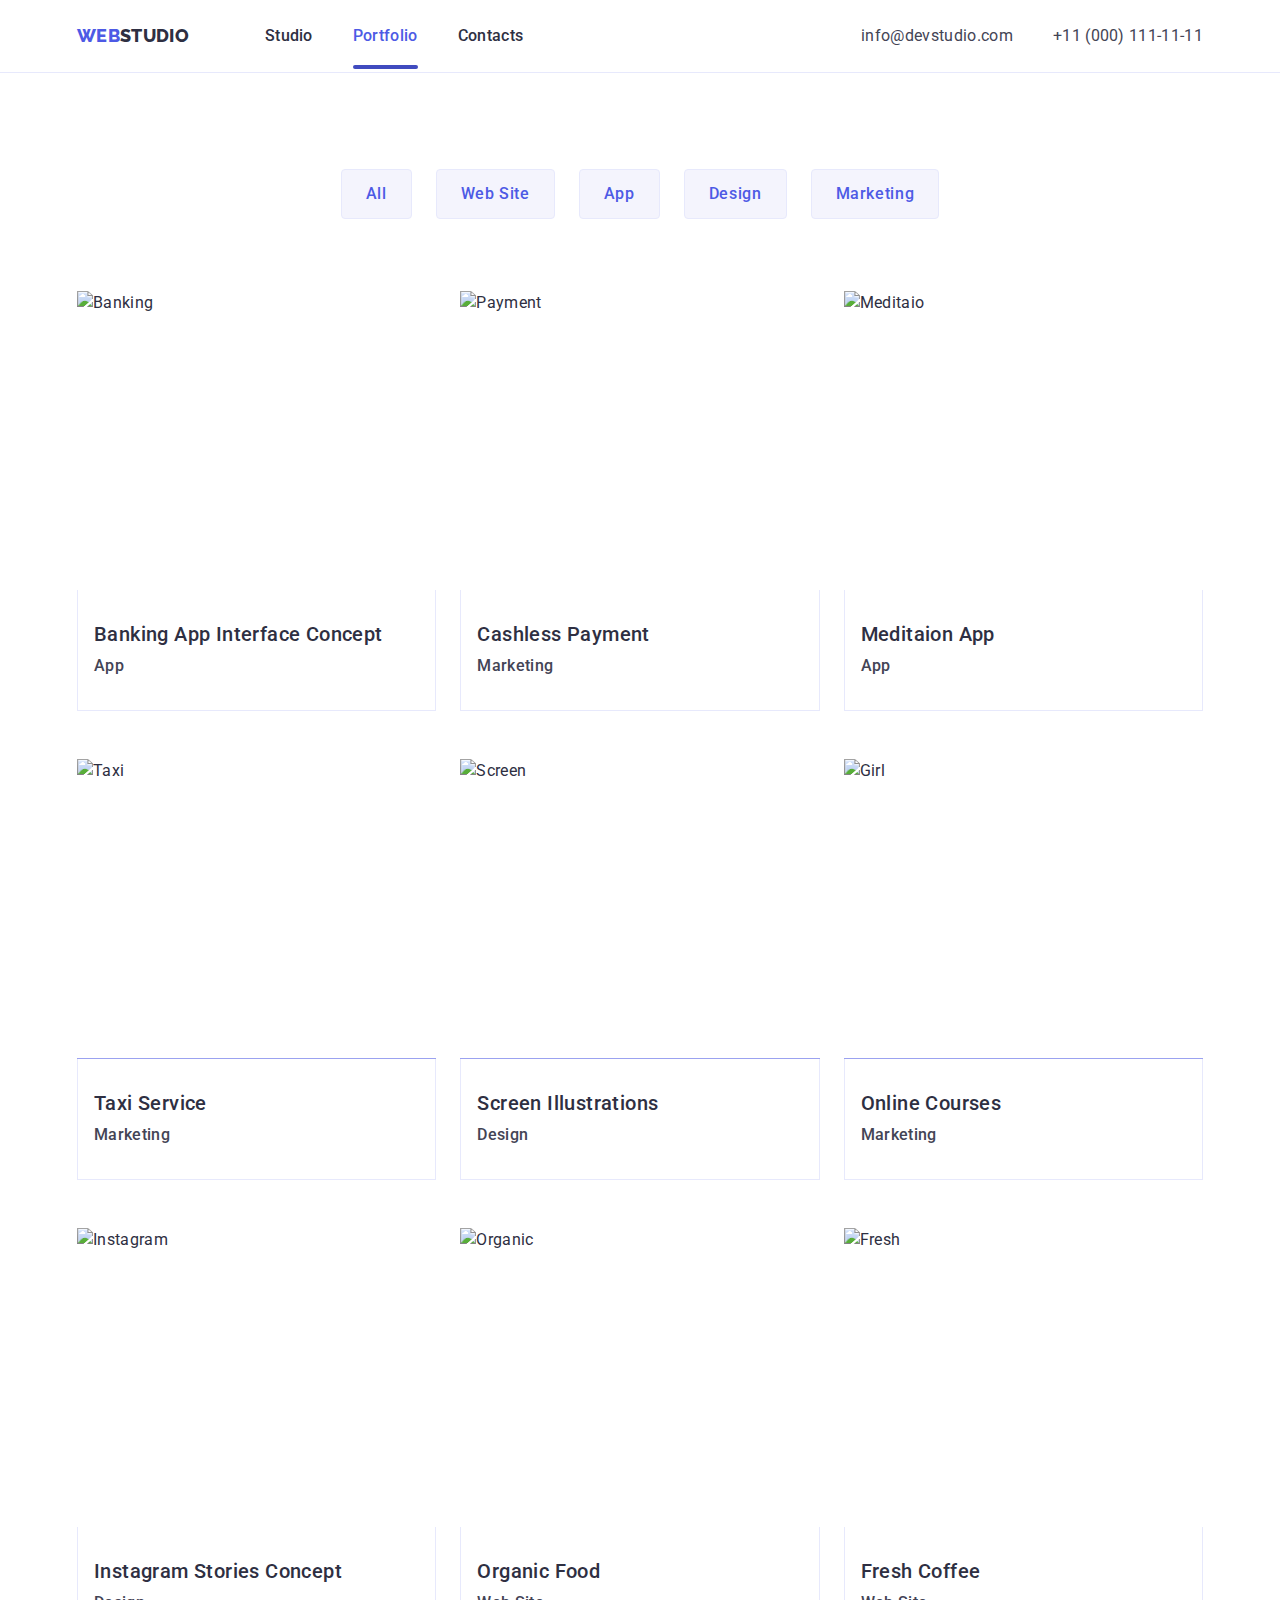
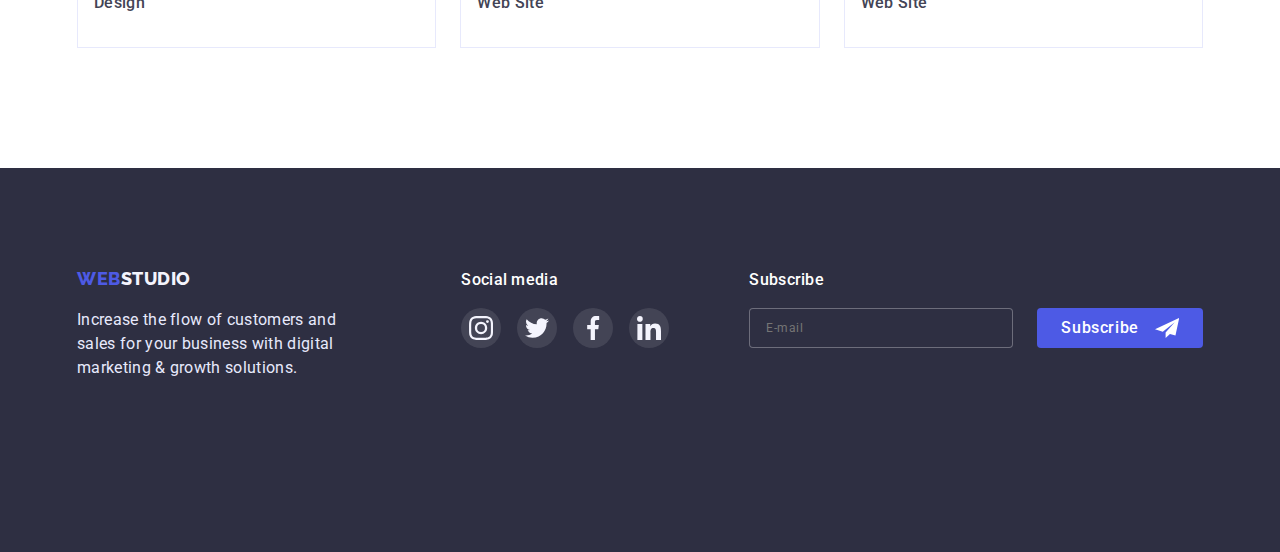
==== commit 370d6430: "commit" ====
--- a/portfolio.html
+++ b/portfolio.html
@@ -16,7 +16,6 @@
 			href="https://cdnjs.cloudflare.com/ajax/libs/modern-normalize/1.0.0/modern-normalize.min.css"
 		/>
 		<link rel="stylesheet" href="./css/styles.css" />
-		<link rel="stylesheet" href="./css/mobile.css" />
 		<link rel="stylesheet" href="./css/tablet.css" />
 		<link rel="stylesheet" href="./css/destop.css" />
 	</head>
@@ -101,7 +100,11 @@
 							>
 								<div class="benefits-thumb">
 									<img
-										src="./images/img8.jpg"
+										srcset="
+											./images/benefits-1.jpg    1x,
+											./images/benefits-1-2x.jpg 2x
+										"
+										src="./images/benefits-1.jpg"
 										alt="Banking"
 										width="360"
 										height="300"
@@ -129,7 +132,11 @@
 							>
 								<div class="benefits-thumb">
 									<img
-										src="./images/img9.jpg"
+										srcset="
+											./images/benefits-2.jpg    1x,
+											./images/benefits-2-2x.jpg 2x
+										"
+										src="./images/benefits-2.jpg"
 										alt="Payment"
 										width="360"
 										height="300"
@@ -155,7 +162,11 @@
 							>
 								<div class="benefits-thumb">
 									<img
-										src="./images/img10.jpg"
+										srcset="
+											./images/benefits-3.jpg    1x,
+											./images/benefits-3-2x.jpg 2x
+										"
+										src="./images/benefits-3.jpg"
 										alt="Meditaio"
 										width="360"
 										height="300"
@@ -181,7 +192,11 @@
 							>
 								<div class="benefits-thumb">
 									<img
-										src="./images/img11.jpg"
+										srcset="
+											./images/benefits-4.jpg    1x,
+											./images/benefits-4-2x.jpg 2x
+										"
+										src="./images/benefits-4.jpg"
 										alt="Taxi"
 										width="360"
 										height="300"
@@ -207,7 +222,11 @@
 							>
 								<div class="benefits-thumb">
 									<img
-										src="./images/img12.jpg"
+										srcset="
+											./images/benefits-5.jpg    1x,
+											./images/benefits-5-2x.jpg 2x
+										"
+										src="./images/benefits-5.jpg"
 										alt="Screen"
 										width="360"
 										height="300"
@@ -233,7 +252,11 @@
 							>
 								<div class="benefits-thumb">
 									<img
-										src="./images/img13.jpg"
+										srcset="
+											./images/benefits-6.jpg    1x,
+											./images/benefits-6-2x.jpg 2x
+										"
+										src="./images/benefits-6.jpg"
 										alt="Girl"
 										width="360"
 										height="300"
@@ -259,7 +282,11 @@
 							>
 								<div class="benefits-thumb">
 									<img
-										src="./images/img14.jpg"
+										srcset="
+											./images/benefits-7.jpg    1x,
+											./images/benefits-7-2x.jpg 2x
+										"
+										src="./images/benefits-7.jpg"
 										alt="Instagram"
 										width="360"
 										height="300"
@@ -285,7 +312,11 @@
 							>
 								<div class="benefits-thumb">
 									<img
-										src="./images/img15.jpg"
+										srcset="
+											./images/benefits-8.jpg    1x,
+											./images/benefits-8-2x.jpg 2x
+										"
+										src="./images/benefits-8.jpg"
 										alt="Organic"
 										width="360"
 										height="300"
@@ -311,7 +342,11 @@
 							>
 								<div class="benefits-thumb">
 									<img
-										src="./images/img16.jpg"
+										srcset="
+											./images/benefits-9.jpg    1x,
+											./images/benefits-9-2x.jpg 2x
+										"
+										src="./images/benefits-9.jpg"
 										alt="Fresh"
 										width="360"
 										height="300"
--- a/css/styles.css
+++ b/css/styles.css
@@ -74,7 +74,7 @@
 	}
 }
 
-@media screen and (min-width: 320px) and (max-width: 767px) {
+@media screen and (max-width: 767px) {
 	.team .container {
 		max-width: 296px;
 	}
@@ -142,6 +142,8 @@
 	display: none;
 }
 
+/* -----burger menu----- */
+
 .menu-toggle {
 	display: flex;
 	align-items: center;
@@ -162,8 +164,8 @@
 .menu-container {
 	padding: 40px;
 
-	min-width: 428px;
-	min-height: 796px;
+	width: 100vw;
+	height: 100vh;
 
 	position: fixed;
 	top: 0;
@@ -236,7 +238,7 @@
 	padding: 20px 0;
 
 	font-weight: 700;
-	font-size: 36px;
+	font-size: 26px;
 	line-height: 1.11;
 
 	color: var(--primary-text-bg-color);
@@ -252,7 +254,7 @@
 
 .burger-tel {
 	font-weight: 600;
-	font-size: 36px;
+	font-size: 24px;
 	line-height: 1.11;
 
 	color: var(--accent-color);
@@ -260,7 +262,7 @@
 
 .burger-mail {
 	font-weight: 500;
-	font-size: 20px;
+	font-size: 16px;
 	line-height: 1.2;
 
 	color: var(--description-tel-mail-color);
@@ -281,12 +283,24 @@
 			rgba(46, 47, 66, 0.7),
 			rgba(46, 47, 66, 0.7)
 		),
-		url("../images/peopleoffice.jpg");
+		url("../images/hero-bg-mobile.jpg");
 	background-repeat: no-repeat;
 	background-position: center;
 	background-size: cover;
 
 	background-color: var(--primary-text-bg-color);
+}
+
+@media (min-device-pixel-ratio: 2),
+	(min-resolution: 192dpi),
+	(min-resolution: 2dppx) {
+	.hero {
+		background-image: radial-gradient(
+				rgba(46, 47, 66, 0.7),
+				rgba(46, 47, 66, 0.7)
+			),
+			url("../images/hero-bg-mobile-2x.jpg");
+	}
 }
 
 .hero .container {
@@ -678,10 +692,9 @@
 }
 
 .modal {
-	padding: 72px 24px 24px;
-
-	width: 408px;
-	height: 584px;
+	padding: 72px 16px 24px;
+
+	width: 90%;
 
 	border-radius: 4px;
 	background-color: #fcfcfc;
@@ -695,16 +708,17 @@
 }
 
 .btn-icon {
-	display: flex;
-	align-items: center;
-	justify-content: center;
-
 	position: absolute;
 	top: 24px;
 	right: 24px;
 
-	width: 24px;
-	height: 24px;
+	display: flex;
+	align-items: center;
+	justify-content: center;
+	
+	padding: 8px;
+	min-width: 24px;
+	min-height: 24px;
 	border-radius: 50%;
 
 	background-color: #e7e9fc;
@@ -836,8 +850,8 @@
 	justify-content: center;
 
 	margin-right: 8px;
-	width: 16px;
-	height: 16px;
+	min-width: 16px;
+	min-height: 16px;
 
 	border: 1.25px solid var(--primary-text-bg-color);
 	border-radius: 2px;
@@ -1020,3 +1034,25 @@
 	font-weight: 500;
 	color: var(--description-tel-mail-color);
 }
+
+@media screen and (min-width: 480px) {
+	/* --------------Header-------------- */
+
+	.burger-link {
+		font-size: 36px;
+	}
+
+	.burger-tel {
+		font-size: 36px;
+	}
+
+	.burger-mail {
+		font-size: 20px;
+	}
+
+	/* --------------Modal--------------- */
+
+	.modal {
+		width: 408px;
+	}
+}--- a/css/tablet.css
+++ b/css/tablet.css
@@ -179,232 +179,8 @@
 
 	/* --------------Modal--------------- */
 
-	.backdrop {
-		position: fixed;
-		top: 0;
-		left: 0;
-		width: 100%;
-		height: 100%;
-		background-color: rgba(46, 47, 66, 0.4);
-
-		transition: opacity 250ms cubic-bezier(0.4, 0, 0.2, 1);
-	}
-
-	.backdrop.is-hidden {
-		opacity: 0;
-		pointer-events: none;
-	}
-
 	.modal {
 		padding: 72px 24px 24px;
-
-		width: 408px;
-		height: 584px;
-
-		border-radius: 4px;
-		background-color: #fcfcfc;
-		box-shadow: 0px 1px 1px rgba(0, 0, 0, 0.14), 0px 1px 3px rgba(0, 0, 0, 0.12),
-			0px 2px 1px rgba(0, 0, 0, 0.2);
-
-		position: absolute;
-		top: 50%;
-		left: 50%;
-		transform: translate(-50%, -50%);
-	}
-
-	.btn-icon {
-		display: flex;
-		align-items: center;
-		justify-content: center;
-
-		position: absolute;
-		top: 24px;
-		right: 24px;
-
-		width: 24px;
-		height: 24px;
-		border-radius: 50%;
-
-		background-color: #e7e9fc;
-		border: 1px solid rgba(0, 0, 0, 0.1);
-		color: rgb(0, 0, 0);
-
-		cursor: pointer;
-
-		transition: background-color 250ms cubic-bezier(0.4, 0, 0.2, 1),
-			color 250ms cubic-bezier(0.4, 0, 0.2, 1);
-	}
-
-	.btn-icon:is(:hover, :focus) {
-		background-color: var(--accent-color-2);
-		color: var(--hero-title-text-color);
-	}
-
-	.modal-icon {
-		fill: currentColor;
-	}
-
-	/* --------------Form--------------- */
-
-	.form-title {
-		font-weight: 500;
-
-		text-align: center;
-		margin-bottom: 16px;
-	}
-
-	.modal-form {
-		display: flex;
-		flex-direction: column;
-	}
-
-	.form-group {
-		margin-bottom: 8px;
-
-		position: relative;
-	}
-
-	.form-label {
-		display: block;
-
-		margin-bottom: 4px;
-
-		font-size: 12px;
-		line-height: 1.33;
-		letter-spacing: 0.04em;
-
-		color: #8e8f99;
-	}
-
-	.form-input {
-		width: 100%;
-		height: 40px;
-
-		font-size: 14px;
-		color: var(--primary-text-bg-color);
-
-		padding: 8px 38px;
-
-		border: 1px solid rgba(33, 33, 33, 0.2);
-		border-radius: 4px;
-
-		outline: none;
-
-		transition: border-color 250ms cubic-bezier(0.4, 0, 0.2, 1);
-	}
-
-	.form-input:is(:hover, :focus) {
-		border-color: var(--accent-color);
-	}
-
-	.form-icon {
-		position: absolute;
-		left: 19px;
-		top: 70%;
-		transform: translateY(-70%);
-
-		transition: fill 250ms cubic-bezier(0.4, 0, 0.2, 1);
-
-		fill: var(--primary-text-bg-color);
-	}
-
-	.form-input:is(:hover, :focus) + .form-icon {
-		fill: var(--accent-color);
-	}
-
-	.form-group-textarea {
-		margin-bottom: 16px;
-	}
-
-	.textarea {
-		display: block;
-		height: 120px;
-
-		padding: 8px 16px;
-
-		resize: none;
-	}
-
-	.textarea::placeholder {
-		font-size: 12px;
-		line-height: 1.33;
-		letter-spacing: 0.04em;
-
-		color: rgba(117, 117, 117, 0.5);
-	}
-
-	.form-group-checkbox {
-		margin-bottom: 24px;
-	}
-
-	.form-label-checkbox {
-		display: flex;
-		align-items: baseline;
-
-		font-size: 12px;
-		line-height: 1.33;
-		letter-spacing: 0.04em;
-
-		color: #757575;
-	}
-
-	.form-label-checkbox span {
-		display: flex;
-		align-items: center;
-		justify-content: center;
-
-		margin-right: 8px;
-		width: 16px;
-		height: 16px;
-
-		border: 1.25px solid var(--primary-text-bg-color);
-		border-radius: 2px;
-
-		color: #fcfcfc;
-
-		transition: background-color 250ms cubic-bezier(0.4, 0, 0.2, 1),
-			border-color 250ms cubic-bezier(0.4, 0, 0.2, 1);
-	}
-
-	.checked-icon {
-		fill: currentColor;
-	}
-
-	.form-checkbox:checked + .form-label-checkbox span {
-		background-color: var(--accent-color-2);
-		border-color: var(--accent-color-2);
-	}
-
-	.policy-link {
-		color: var(--accent-color);
-
-		transition: color 250ms cubic-bezier(0.4, 0, 0.2, 1);
-	}
-
-	.policy-link:is(:hover, :focus) {
-		color: var(--accent-color-2);
-	}
-
-	.modal-form-btn {
-		display: block;
-		margin: 0 auto;
-
-		width: 169px;
-		padding: 16px 32px;
-
-		color: var(--hero-title-text-color);
-		background-color: var(--accent-color);
-		box-shadow: 0px 4px 4px rgba(0, 0, 0, 0.15);
-		border-radius: 4px;
-		border: none;
-
-		cursor: pointer;
-
-		transition: background-color 250ms cubic-bezier(0.4, 0, 0.2, 1);
-	}
-
-	.modal-form-btn:is(:hover, :focus) {
-		background-color: var(--accent-color-2);
 	}
 
 	/* --------------Page 2------------ */
--- a/css/destop.css
+++ b/css/destop.css
@@ -109,10 +109,6 @@
 		max-width: 360px;
 	}
 
-	/* .working-item:nth-child(-n + 2) {
-  margin-right: 24px;
-} */
-
 	/* --------------TEAM-------------- */
 
 	.team {
@@ -160,236 +156,6 @@
 		margin-right: 80px;
 	}
 
-	/* --------------Modal--------------- */
-
-	.backdrop {
-		position: fixed;
-		top: 0;
-		left: 0;
-		width: 100%;
-		height: 100%;
-		background-color: rgba(46, 47, 66, 0.4);
-
-		transition: opacity 250ms cubic-bezier(0.4, 0, 0.2, 1);
-	}
-
-	.backdrop.is-hidden {
-		opacity: 0;
-		pointer-events: none;
-	}
-
-	.modal {
-		padding: 72px 24px 24px;
-
-		width: 408px;
-		height: 584px;
-
-		border-radius: 4px;
-		background-color: #fcfcfc;
-		box-shadow: 0px 1px 1px rgba(0, 0, 0, 0.14), 0px 1px 3px rgba(0, 0, 0, 0.12),
-			0px 2px 1px rgba(0, 0, 0, 0.2);
-
-		position: absolute;
-		top: 50%;
-		left: 50%;
-		transform: translate(-50%, -50%);
-	}
-
-	.btn-icon {
-		display: flex;
-		align-items: center;
-		justify-content: center;
-
-		position: absolute;
-		top: 24px;
-		right: 24px;
-
-		width: 24px;
-		height: 24px;
-		border-radius: 50%;
-
-		background-color: #e7e9fc;
-		border: 1px solid rgba(0, 0, 0, 0.1);
-		color: rgb(0, 0, 0);
-
-		cursor: pointer;
-
-		transition: background-color 250ms cubic-bezier(0.4, 0, 0.2, 1),
-			color 250ms cubic-bezier(0.4, 0, 0.2, 1);
-	}
-
-	.btn-icon:is(:hover, :focus) {
-		background-color: var(--accent-color-2);
-		color: var(--hero-title-text-color);
-	}
-
-	.modal-icon {
-		fill: currentColor;
-	}
-
-	/* --------------Form--------------- */
-
-	.form-title {
-		font-weight: 500;
-
-		text-align: center;
-		margin-bottom: 16px;
-	}
-
-	.modal-form {
-		display: flex;
-		flex-direction: column;
-	}
-
-	.form-group {
-		margin-bottom: 8px;
-
-		position: relative;
-	}
-
-	.form-label {
-		display: block;
-
-		margin-bottom: 4px;
-
-		font-size: 12px;
-		line-height: 1.33;
-		letter-spacing: 0.04em;
-
-		color: #8e8f99;
-	}
-
-	.form-input {
-		width: 100%;
-		height: 40px;
-
-		font-size: 14px;
-		color: var(--primary-text-bg-color);
-
-		padding: 8px 38px;
-
-		border: 1px solid rgba(33, 33, 33, 0.2);
-		border-radius: 4px;
-
-		outline: none;
-
-		transition: border-color 250ms cubic-bezier(0.4, 0, 0.2, 1);
-	}
-
-	.form-input:is(:hover, :focus) {
-		border-color: var(--accent-color);
-	}
-
-	.form-icon {
-		position: absolute;
-		left: 19px;
-		top: 70%;
-		transform: translateY(-70%);
-
-		transition: fill 250ms cubic-bezier(0.4, 0, 0.2, 1);
-
-		fill: var(--primary-text-bg-color);
-	}
-
-	.form-input:is(:hover, :focus) + .form-icon {
-		fill: var(--accent-color);
-	}
-
-	.form-group-textarea {
-		margin-bottom: 16px;
-	}
-
-	.textarea {
-		display: block;
-		height: 120px;
-
-		padding: 8px 16px;
-
-		resize: none;
-	}
-
-	.textarea::placeholder {
-		font-size: 12px;
-		line-height: 1.33;
-		letter-spacing: 0.04em;
-
-		color: rgba(117, 117, 117, 0.5);
-	}
-
-	.form-group-checkbox {
-		margin-bottom: 24px;
-	}
-
-	.form-label-checkbox {
-		display: flex;
-		align-items: baseline;
-
-		font-size: 12px;
-		line-height: 1.33;
-		letter-spacing: 0.04em;
-
-		color: #757575;
-	}
-
-	.form-label-checkbox span {
-		display: flex;
-		align-items: center;
-		justify-content: center;
-
-		margin-right: 8px;
-		width: 16px;
-		height: 16px;
-
-		border: 1.25px solid var(--primary-text-bg-color);
-		border-radius: 2px;
-
-		color: #fcfcfc;
-
-		transition: background-color 250ms cubic-bezier(0.4, 0, 0.2, 1),
-			border-color 250ms cubic-bezier(0.4, 0, 0.2, 1);
-	}
-
-	.checked-icon {
-		fill: currentColor;
-	}
-
-	.form-checkbox:checked + .form-label-checkbox span {
-		background-color: var(--accent-color-2);
-		border-color: var(--accent-color-2);
-	}
-
-	.policy-link {
-		color: var(--accent-color);
-
-		transition: color 250ms cubic-bezier(0.4, 0, 0.2, 1);
-	}
-
-	.policy-link:is(:hover, :focus) {
-		color: var(--accent-color-2);
-	}
-
-	.modal-form-btn {
-		display: block;
-		margin: 0 auto;
-
-		width: 169px;
-		padding: 16px 32px;
-
-		color: var(--hero-title-text-color);
-		background-color: var(--accent-color);
-		box-shadow: 0px 4px 4px rgba(0, 0, 0, 0.15);
-		border-radius: 4px;
-		border: none;
-
-		cursor: pointer;
-
-		transition: background-color 250ms cubic-bezier(0.4, 0, 0.2, 1);
-	}
-
-	.modal-form-btn:is(:hover, :focus) {
-		background-color: var(--accent-color-2);
-	}
-
 	/* --------------Page 2------------ */
 
 	/* --------------BENEFITS-------------- */
@@ -406,16 +172,8 @@
 
 	/* ----------Картки послуг------- */
 
-	/* .benefits-list {
-		display: flex;
-		flex-wrap: wrap;
-		gap: 48px;
-		column-gap: 24px;
-	} */
-
 	.benefits-item {
-		width: calc((100%-48px) / 3);
-		/* max-width: 360px; */
+		width: calc((100% - 48px) / 3);
 	}
 
 	.benefits-item:nth-last-child(-n + 3) {
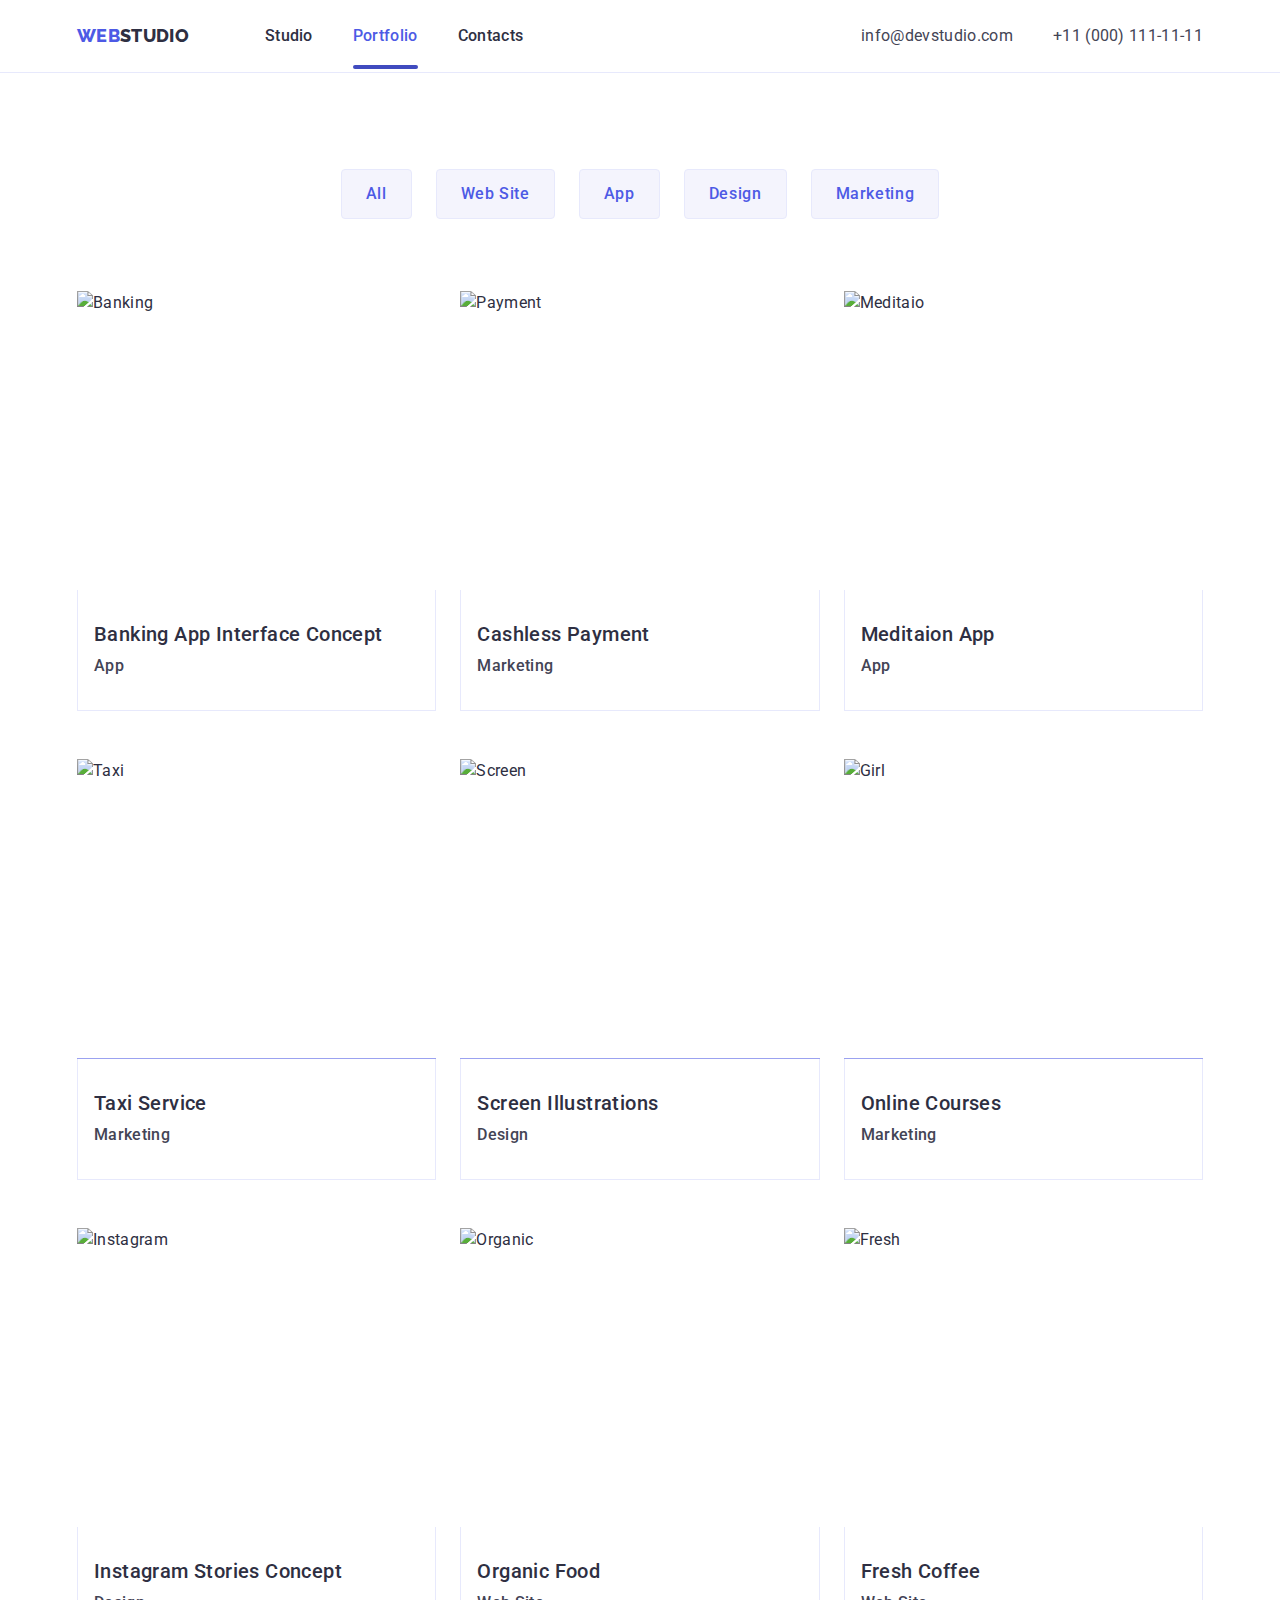
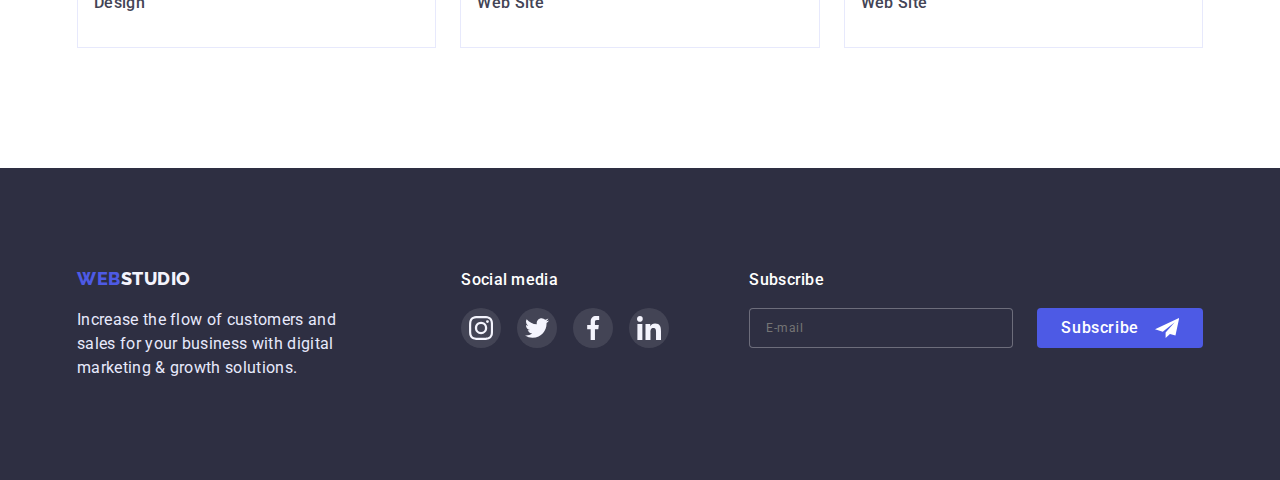
==== commit 02f5beba: "commit" ====
--- a/portfolio.html
+++ b/portfolio.html
@@ -16,8 +16,9 @@
 			href="https://cdnjs.cloudflare.com/ajax/libs/modern-normalize/1.0.0/modern-normalize.min.css"
 		/>
 		<link rel="stylesheet" href="./css/styles.css" />
+		<link rel="stylesheet" href="./css/mobile.css" />
 		<link rel="stylesheet" href="./css/tablet.css" />
-		<link rel="stylesheet" href="./css/destop.css" />
+		<link rel="stylesheet" href="./css/desktop.css" />
 	</head>
 
 	<body>
@@ -65,6 +66,84 @@
 						<use href="./images/symbol-defs.svg#icon-icon-menu"></use>
 					</svg>
 				</button>
+			</div>
+			<div class="menu-container js-menu-container" id="mobile-menu">
+				<button class="menu-toggle-close js-close-menu">
+					<svg class="modal-icon" width="8" height="8">
+						<use href="./images/symbol-defs.svg#icon-close"></use>
+					</svg>
+				</button>
+				<nav class="burger-navigation">
+					<ul class="burger-list list">
+						<li class="burger-item">
+							<a href="./index.html" class="burger-link link">Studio</a>
+						</li>
+						<li class="burger-item">
+							<a href="./portfolio.html" class="burger-link current link">Portfolio</a>
+						</li>
+						<li class="burger-item">
+							<a href="/" class="burger-link link">Contacts</a>
+						</li>
+					</ul>
+				</nav>
+				<ul class="burger-contact list">
+					<li class="burger-contact-item">
+						<a href="tel:+110001111111" class="burger-tel link"
+							>+11 (000) 111-11-11</a
+						>
+					</li>
+					<li class="burger-contact-item">
+						<a href="mailto:info@devstudio.com" class="burger-mail link"
+							>info@devstudio.com</a
+						>
+					</li>
+				</ul>
+				<ul class="team-social-list list">
+					<li class="team-sicial-item">
+						<a
+							href="/"
+							class="team-social-link link"
+							target="_blank"
+							rel="noopener noreferrer nofollow"
+							><svg class="team-social-icon" width="24" height="24">
+								<use href="./images/symbol-defs.svg#icon-instagram"></use>
+							</svg>
+						</a>
+					</li>
+					<li class="team-sicial-item">
+						<a
+							href="/"
+							class="team-social-link link"
+							target="_blank"
+							rel="noopener noreferrer nofollow"
+							><svg class="team-social-icon" width="24" height="24">
+								<use href="./images/symbol-defs.svg#icon-twitter"></use>
+							</svg>
+						</a>
+					</li>
+					<li class="team-sicial-item">
+						<a
+							href="/"
+							class="team-social-link link"
+							target="_blank"
+							rel="noopener noreferrer nofollow"
+							><svg class="team-social-icon" width="24" height="24">
+								<use href="./images/symbol-defs.svg#icon-facebook"></use>
+							</svg>
+						</a>
+					</li>
+					<li class="team-sicial-item">
+						<a
+							href="/"
+							class="team-social-link link"
+							target="_blank"
+							rel="noopener noreferrer nofollow"
+							><svg class="team-social-icon" width="24" height="24">
+								<use href="./images/symbol-defs.svg#icon-linkedin"></use>
+							</svg>
+						</a>
+					</li>
+				</ul>
 			</div>
 		</header>
 		<main>
@@ -448,86 +527,7 @@
 				</div>
 			</div>
 		</footer>
-		<!-- --------------Burger menu--------------- -->
-		<div class="menu-container js-menu-container" id="mobile-menu">
-			<button class="menu-toggle-close js-close-menu">
-				<svg class="modal-icon" width="8" height="8">
-					<use href="./images/symbol-defs.svg#icon-close"></use>
-				</svg>
-			</button>
-			<nav class="burger-navigation">
-				<ul class="burger-list list">
-					<li class="burger-item">
-						<a href="./index.html" class="burger-link link">Studio</a>
-					</li>
-					<li class="burger-item">
-						<a href="./portfolio.html" class="burger-link link">Portfolio</a>
-					</li>
-					<li class="burger-item">
-						<a href="/" class="burger-link current link">Contacts</a>
-					</li>
-				</ul>
-			</nav>
-			<ul class="burger-contact list">
-				<li class="burger-contact-item">
-					<a href="tel:+110001111111" class="burger-tel link"
-						>+11 (000) 111-11-11</a
-					>
-				</li>
-				<li class="burger-contact-item">
-					<a href="mailto:info@devstudio.com" class="burger-mail link"
-						>info@devstudio.com</a
-					>
-				</li>
-			</ul>
-			<ul class="team-social-list list">
-				<li class="team-sicial-item">
-					<a
-						href="/"
-						class="team-social-link link"
-						target="_blank"
-						rel="noopener noreferrer nofollow"
-						><svg class="team-social-icon" width="24" height="24">
-							<use href="./images/symbol-defs.svg#icon-instagram"></use>
-						</svg>
-					</a>
-				</li>
-				<li class="team-sicial-item">
-					<a
-						href="/"
-						class="team-social-link link"
-						target="_blank"
-						rel="noopener noreferrer nofollow"
-						><svg class="team-social-icon" width="24" height="24">
-							<use href="./images/symbol-defs.svg#icon-twitter"></use>
-						</svg>
-					</a>
-				</li>
-				<li class="team-sicial-item">
-					<a
-						href="/"
-						class="team-social-link link"
-						target="_blank"
-						rel="noopener noreferrer nofollow"
-						><svg class="team-social-icon" width="24" height="24">
-							<use href="./images/symbol-defs.svg#icon-facebook"></use>
-						</svg>
-					</a>
-				</li>
-				<li class="team-sicial-item">
-					<a
-						href="/"
-						class="team-social-link link"
-						target="_blank"
-						rel="noopener noreferrer nofollow"
-						><svg class="team-social-icon" width="24" height="24">
-							<use href="./images/symbol-defs.svg#icon-linkedin"></use>
-						</svg>
-					</a>
-				</li>
-			</ul>
-		</div>
-
+		
 		<script src="./js/modal.js"></script>
 		<script src="./js/mobile-menu.js"></script>
 	</body>
--- a/css/styles.css
+++ b/css/styles.css
@@ -181,12 +181,12 @@
 
 	overflow-y: scroll;
 
-	transform: translateY(100%);
-	transition: transform 650ms cubic-bezier(0.4, 0, 0.2, 1);
+	transform: translateX(100%);
+	transition: transform 750ms cubic-bezier(0.4, 0, 0.2, 1);
 }
 
 .menu-container.is-open {
-	transform: translateY(0%);
+	transform: translateX(0%);
 }
 
 .menu-container.menu-toggle-close {
@@ -202,9 +202,8 @@
 
 	margin-left: auto;
 	margin-bottom: 16px;
-
-	width: 24px;
-	height: 24px;
+	padding: 8px;
+
 	border-radius: 50%;
 
 	background-color: #e7e9fc;
@@ -710,15 +709,14 @@
 .btn-icon {
 	position: absolute;
 	top: 24px;
-	right: 24px;
+	right: 16px;
 
 	display: flex;
 	align-items: center;
 	justify-content: center;
+
+	padding: 8px;
 	
-	padding: 8px;
-	min-width: 24px;
-	min-height: 24px;
 	border-radius: 50%;
 
 	background-color: #e7e9fc;
@@ -1034,25 +1032,3 @@
 	font-weight: 500;
 	color: var(--description-tel-mail-color);
 }
-
-@media screen and (min-width: 480px) {
-	/* --------------Header-------------- */
-
-	.burger-link {
-		font-size: 36px;
-	}
-
-	.burger-tel {
-		font-size: 36px;
-	}
-
-	.burger-mail {
-		font-size: 20px;
-	}
-
-	/* --------------Modal--------------- */
-
-	.modal {
-		width: 408px;
-	}
-}--- a/css/tablet.css
+++ b/css/tablet.css
@@ -70,6 +70,23 @@
 		padding: 112px 0 108px;
 
 		height: 436px;
+		background-image: radial-gradient(
+				rgba(46, 47, 66, 0.7),
+				rgba(46, 47, 66, 0.7)
+			),
+			url("../images/hero-bg-tablet.jpg");
+	}
+
+	@media (min-device-pixel-ratio: 2),
+		(min-resolution: 192dpi),
+		(min-resolution: 2dppx) {
+		.hero {
+			background-image: radial-gradient(
+					rgba(46, 47, 66, 0.7),
+					rgba(46, 47, 66, 0.7)
+				),
+				url("../images/hero-bg-tablet-2x.jpg");
+		}
 	}
 
 	.hero-title {
@@ -183,6 +200,10 @@
 		padding: 72px 24px 24px;
 	}
 
+	.btn-icon {
+		right: 24px;
+	}
+
 	/* --------------Page 2------------ */
 
 	/* --------------BENEFITS-------------- */
--- a/css/desktop.css
+++ b/css/desktop.css
@@ -0,0 +1,201 @@
+@media screen and (min-width: 1200px) {
+	/* ---------HEADER----------- */
+
+	.header-contact {
+		display: flex;
+
+		margin-top: 0;
+		margin-bottom: 0;
+		margin-left: auto;
+	}
+
+	.contact-item:not(:first-child) {
+		margin-left: 40px;
+	}
+
+	.header-tel,
+	.header-mail {
+		padding: 24px 0;
+	}
+
+	/* -----------HERO-------------- */
+
+	.hero {
+		padding: 188px 0;
+
+		height: 600px;
+		background-image: radial-gradient(
+				rgba(46, 47, 66, 0.7),
+				rgba(46, 47, 66, 0.7)
+			),
+			url("../images/hero-bg-destop.jpg");
+	}
+
+	@media (min-device-pixel-ratio: 2),
+		(min-resolution: 192dpi),
+		(min-resolution: 2dppx) {
+		.hero {
+			background-image: radial-gradient(
+					rgba(46, 47, 66, 0.7),
+					rgba(46, 47, 66, 0.7)
+				),
+				url("../images/hero-bg-destop-2x.jpg");
+		}
+	}
+
+	.hero-title {
+		margin-bottom: 48px;
+	}
+
+	/* --------------ABOUT-------------- */
+
+	.about {
+		padding: 120px 0;
+	}
+
+	.about-list {
+		flex-wrap: nowrap;
+	}
+
+	.about-icon {
+		display: flex;
+		align-items: center;
+		justify-content: center;
+
+		width: 100%;
+		height: 112px;
+		margin-bottom: 8px;
+
+		background-color: var(--bg-btn-foot-color);
+		border-radius: 4px;
+	}
+
+	.about-item {
+		width: calc((100%-72px) / 4);
+	}
+
+	.about-title {
+		font-size: 20px;
+		line-height: 1.2;
+		font-weight: 500;
+	}
+
+	.about-description {
+		font-weight: 400;
+	}
+
+	/* --------------WORKING-------------- */
+
+	.section.working {
+		display: block;
+
+		padding-top: 0;
+	}
+
+	.working {
+		text-align: center;
+	}
+
+	.working-title {
+		margin-bottom: 72px;
+
+		font-size: 36px;
+		line-height: 1.1;
+		letter-spacing: 0.02em;
+		text-transform: capitalize;
+		font-weight: 700;
+	}
+
+	.working-list {
+		display: flex;
+		gap: 24px;
+	}
+
+	.working-list .container {
+		background: linear-gradient(
+			0deg,
+			rgba(77, 90, 229, 0.1),
+			rgba(77, 90, 229, 0.1)
+		);
+		background-blend-mode: soft-light, normal;
+		border: 1px solid var(--primary-border-color);
+	}
+
+	.working-item {
+		width: calc((100%-48px) / 3);
+		max-width: 360px;
+	}
+
+	/* --------------TEAM-------------- */
+
+	.team {
+		padding: 120px 0;
+	}
+
+	.team-item {
+		width: calc((100% - 72px) / 4);
+	}
+
+	.team-item:nth-child(-n + 2) {
+		margin-bottom: 0;
+	}
+
+	/* -------------company------------- */
+
+	.company {
+		padding: 120px 0;
+	}
+
+	.company-item {
+		max-width: 168px;
+		height: 88px;
+	}
+
+	.company-item:nth-child(n + 1) {
+		margin-bottom: 0;
+	}
+
+	/* ----------FOOTER---------- */
+
+	.footer {
+		padding: 100px 0;
+	}
+
+	.footer .container {
+		flex-wrap: nowrap;
+	}
+
+	.footer-block {
+		margin-right: 120px;
+		margin-bottom: 0;
+	}
+
+	.footer-sicial-block {
+		margin-right: 80px;
+		margin-bottom: 0;
+	}
+
+	/* --------------Page 2------------ */
+
+	/* --------------BENEFITS-------------- */
+
+	.benefits {
+		padding: 96px 0 120px;
+	}
+
+	/* ----------Меню кнопок------- */
+
+	.btn-list {
+		margin-bottom: 72px;
+	}
+
+	/* ----------Картки послуг------- */
+
+	.benefits-item {
+		width: calc((100% - 48px) / 3);
+	}
+
+	.benefits-item:nth-last-child(-n + 3) {
+		margin-bottom: 0px;
+	}
+}
